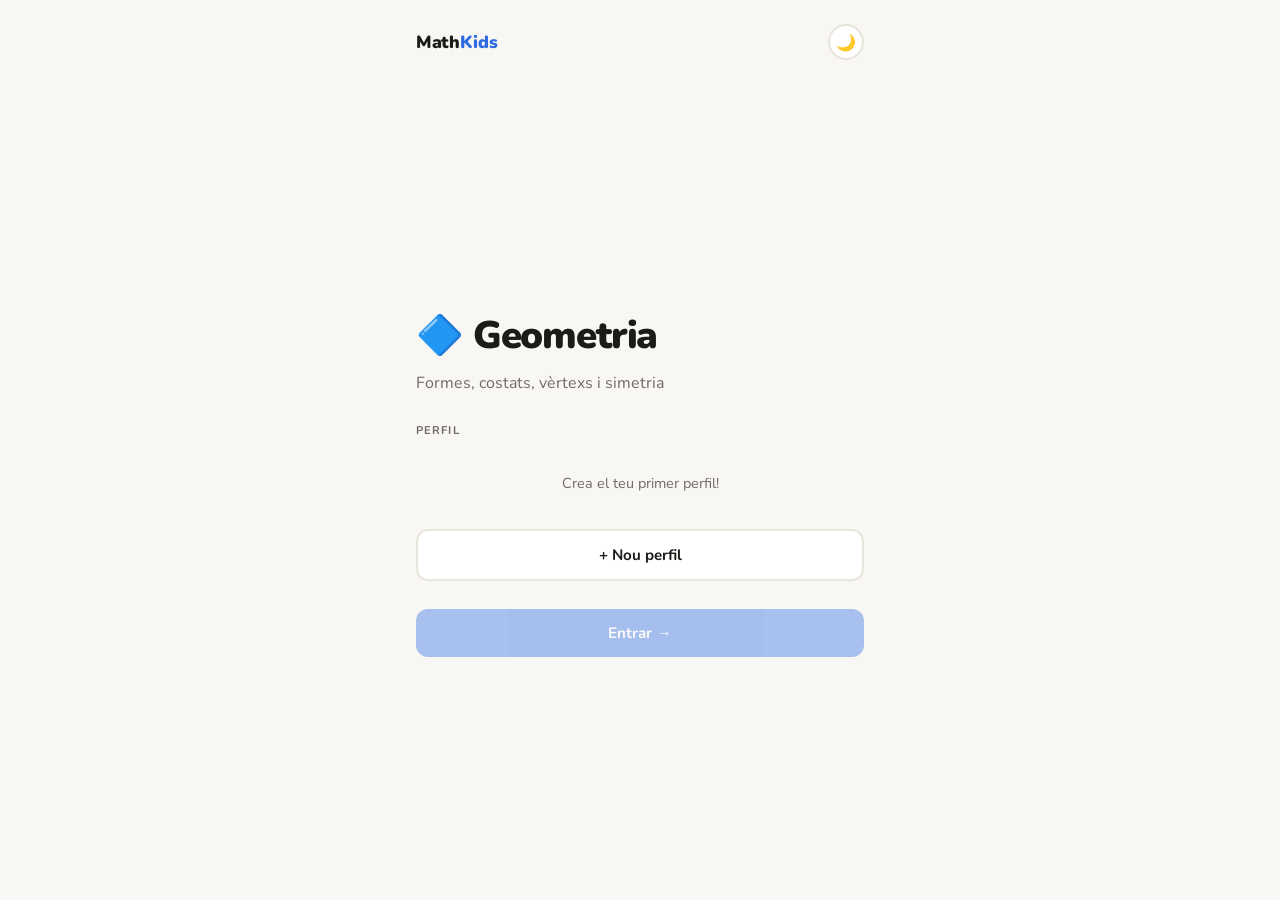
==== geometria/index.html @ e1ef1f4c "Update print statement from 'Hello' to 'Goodbye'" ====
<!DOCTYPE html>
<html lang="ca" data-theme="light">
<head>
<meta charset="UTF-8">
<meta name="viewport" content="width=device-width, initial-scale=1.0">
<title>Geometria — MatemApp</title>
<link rel="stylesheet" href="../css/shared.css">
<style>
/* ══ GEOMETRY-SPECIFIC STYLES ══ */
:root {
  --app-color: var(--purple);
  --app-light: var(--purple-light);
}

/* ── MODE TABS ── */
.mode-tabs { display: grid; grid-template-columns: repeat(2,1fr); gap: 8px; }
.mode-tab {
  padding: 14px; border-radius: var(--radius-sm); border: 2px solid var(--border);
  background: var(--surface); cursor: pointer; transition: all 0.15s;
  text-align: center; font-family: var(--sans); font-weight: 700;
  font-size: 0.88rem; color: var(--ink-soft);
}
.mode-tab:hover { border-color: var(--purple); color: var(--ink); }
.mode-tab.selected { background: var(--purple-light); border-color: var(--purple); color: var(--purple); }
.mode-tab .mode-tab-icon { font-size: 1.4rem; display: block; margin-bottom: 4px; }

/* ── SHAPE SVG AREA ── */
.shape-area {
  flex: 1; display: flex; flex-direction: column; align-items: center;
  justify-content: center; gap: 20px;
}
.shape-svg-wrap {
  background: var(--surface2); border: 1px solid var(--border);
  border-radius: var(--radius); padding: 20px;
  display: flex; align-items: center; justify-content: center;
  width: 100%; min-height: 180px;
}
#shape-svg { overflow: visible; }

/* ── ANSWER OPTIONS ── */
.options-grid {
  display: grid; gap: 10px; width: 100%;
}
.options-grid.cols-2 { grid-template-columns: repeat(2,1fr); }
.options-grid.cols-3 { grid-template-columns: repeat(3,1fr); }

.option-btn {
  padding: 14px 10px; border-radius: var(--radius-sm); border: 2px solid var(--border);
  background: var(--surface); font-family: var(--sans); font-size: 0.9rem;
  font-weight: 700; cursor: pointer; transition: all 0.15s; color: var(--ink);
  text-align: center; line-height: 1.3;
}
.option-btn:hover:not(:disabled) { border-color: var(--purple); background: var(--purple-light); }
.option-btn.correct  { background: var(--green-light);  border-color: var(--green);  color: var(--green);  animation: pulse-green 0.35s ease; }
.option-btn.wrong    { background: var(--red-light);    border-color: var(--red);    color: var(--red); }
.option-btn.reveal   { background: var(--green-light);  border-color: var(--green); }
.option-btn:disabled { opacity: 0.7; cursor: not-allowed; }

/* ── SHAPE COUNT INPUT (costats/vèrtexs) ── */
.count-question {
  font-family: var(--mono); font-size: 1.1rem; color: var(--ink);
  text-align: center; font-weight: 500;
}
.answer-input-wrap { display: flex; flex-direction: column; align-items: center; gap: 10px; width: 100%; }

/* ── SYMMETRY SVG ── */
.symmetry-preview { display: flex; gap: 16px; justify-content: center; flex-wrap: wrap; }

/* ── QUESTION LABEL ── */
.question-label {
  font-family: var(--mono); font-size: 0.7rem; letter-spacing: 0.1em;
  text-transform: uppercase; color: var(--ink-soft);
}

/* ── FEEDBACK ── */
.geo-feedback {
  font-size: 0.95rem; font-weight: 700; height: 22px; text-align: center;
}
.geo-feedback.correct { color: var(--green); }
.geo-feedback.wrong   { color: var(--red); }

/* ── WORLDS ── */
.worlds-map { display: flex; flex-direction: column; gap: 10px; margin-bottom: 20px; }
.world-card {
  border-radius: var(--radius); padding: 18px 20px;
  border: 2px solid var(--border); background: var(--surface);
  cursor: pointer; transition: all 0.18s; position: relative; overflow: hidden;
}
.world-card.locked  { opacity: 0.5; cursor: not-allowed; }
.world-card.unlocked:hover { transform: translateY(-2px); box-shadow: var(--shadow-md); border-color: var(--purple); }
.world-card-inner { display: flex; align-items: center; gap: 16px; }
.world-icon { font-size: 2rem; flex-shrink: 0; }
.world-info h3 { font-size: 1rem; font-weight: 800; color: var(--ink); margin-bottom: 2px; }
.world-info p  { font-size: 0.8rem; color: var(--ink-soft); }
.world-progress-bar { height: 6px; background: var(--border); border-radius: 3px; margin-top: 8px; overflow: hidden; }
.world-progress-fill { height: 100%; background: var(--purple); border-radius: 3px; transition: width 0.6s ease; }
.world-pct  { position: absolute; top: 14px; right: 16px; font-family: var(--mono); font-size: 0.75rem; color: var(--ink-soft); }
.world-lock { position: absolute; top: 14px; right: 16px; font-size: 1.1rem; }

/* ── NEW BADGE ── */
.new-badge-banner {
  background: var(--yellow-light); border: 2px solid var(--yellow);
  border-radius: var(--radius-sm); padding: 12px 16px;
  display: flex; align-items: center; gap: 10px; font-size: 0.85rem; font-weight: 700;
  animation: slideIn 0.4s ease;
}
.world-unlock-banner {
  background: var(--purple-light); border: 2px solid var(--purple);
  border-radius: var(--radius-sm); padding: 16px 18px;
  display: flex; align-items: center; gap: 12px; animation: slideIn 0.4s ease;
}
</style>
</head>
<body>

<!-- ══ HOME ══ -->
<div class="screen active" id="screen-home">
  <div class="nav">
    <a class="nav-logo" href="../index.html">Math<span class="dot">Kids</span></a>
    <div class="nav-actions">
      <button class="theme-btn" onclick="mkToggleTheme()">🌙</button>
    </div>
  </div>
  <div style="flex:1;display:flex;flex-direction:column;justify-content:center;gap:28px">
    <div>
      <h1 style="font-size:2.4rem">🔷 Geometria</h1>
      <p style="margin-top:6px">Formes, costats, vèrtexs i simetria</p>
    </div>
    <div>
      <div class="section-label">Perfil</div>
      <div class="profile-list" id="profile-list"></div>
      <div id="new-profile-form" style="display:none;margin-top:8px">
        <div class="new-profile-form">
          <input class="input" id="new-profile-input" type="text" placeholder="El teu nom..." maxlength="20">
          <button class="btn btn-primary btn-sm" onclick="createProfile()">Crear</button>
          <button class="btn btn-secondary btn-sm" onclick="cancelNewProfile()">✕</button>
        </div>
      </div>
      <button class="btn btn-secondary btn-full" id="btn-new-profile" onclick="showNewProfileForm()" style="margin-top:10px">+ Nou perfil</button>
    </div>
    <button class="btn btn-primary btn-full" id="btn-enter" onclick="goToDashboard()" disabled>Entrar →</button>
  </div>
</div>

<!-- ══ DASHBOARD ══ -->
<div class="screen" id="screen-dashboard">
  <div class="nav">
    <a class="nav-logo" href="../index.html">Math<span class="dot">Kids</span></a>
    <div class="nav-actions">
      <button class="theme-btn" onclick="mkToggleTheme()">🌙</button>
      <button class="btn btn-ghost btn-sm" onclick="mkGoTo('screen-home')">← Perfils</button>
    </div>
  </div>

  <div style="margin-bottom:20px">
    <div style="display:flex;align-items:center;justify-content:space-between">
      <div>
        <p class="tag" id="dash-tag">Hola!</p>
        <h2 id="dash-name" style="margin-top:6px;font-size:1.5rem"></h2>
      </div>
      <div style="text-align:right">
        <div id="dash-level" style="font-family:var(--mono);font-size:1.5rem;font-weight:500;color:var(--purple)"></div>
        <div style="font-size:0.7rem;color:var(--ink-soft);font-weight:700">Nivell</div>
      </div>
    </div>
    <div class="xp-bar-wrap"><div class="xp-bar" id="xp-bar" style="background:var(--purple)"></div></div>
    <div class="xp-label"><span id="xp-current"></span><span id="xp-next"></span></div>
  </div>

  <div class="stats-row">
    <div class="stat-card"><div class="stat-value" id="stat-pts">0</div><div class="stat-label">Punts</div></div>
    <div class="stat-card"><div class="stat-value" id="stat-correct">0</div><div class="stat-label">Encerts</div></div>
    <div class="stat-card"><div class="stat-value" id="stat-streak">0</div><div class="stat-label">Millor ratxa</div></div>
  </div>

  <div class="section-label">Nivells</div>
  <div class="worlds-map" id="worlds-map"></div>

  <div class="card" style="margin-bottom:12px">
    <div class="section-label">Medalles</div>
    <div class="badges-row" id="badges-row"></div>
  </div>

  <div style="padding-bottom:8px">
    <button class="btn btn-secondary btn-sm btn-full" onclick="exportCSV()">⬇ Exportar progrés (CSV)</button>
  </div>
</div>

<!-- ══ SETUP ══ -->
<div class="screen" id="screen-setup">
  <div class="nav">
    <a class="nav-logo" href="../index.html">Math<span class="dot">Kids</span></a>
    <button class="btn btn-ghost btn-sm" onclick="mkGoTo('screen-dashboard');renderDashboard()">← Enrere</button>
  </div>
  <div style="display:flex;flex-direction:column;gap:22px;flex:1">
    <div>
      <p class="tag" id="setup-world-tag">Nivell</p>
      <h2 id="setup-title" style="margin-top:6px"></h2>
      <p id="setup-desc" style="margin-top:4px;font-size:0.88rem"></p>
    </div>

    <div>
      <div class="section-label">Mode de joc</div>
      <div class="mode-tabs">
        <div class="mode-tab selected" data-mode="practice" onclick="selectMode(this)">
          <span class="mode-tab-icon">🔍</span>Reconèixer
        </div>
        <div class="mode-tab" data-mode="count" onclick="selectMode(this)">
          <span class="mode-tab-icon">🔢</span>Comptar
        </div>
        <div class="mode-tab" data-mode="classify" onclick="selectMode(this)">
          <span class="mode-tab-icon">📋</span>Classificar
        </div>
        <div class="mode-tab" data-mode="symmetry" onclick="selectMode(this)" id="tab-symmetry">
          <span class="mode-tab-icon">🪞</span>Simetria
        </div>
      </div>
    </div>

    <div class="mt-auto">
      <button class="btn btn-primary btn-full" onclick="startGame()">Començar →</button>
    </div>
  </div>
</div>

<!-- ══ GAME ══ -->
<div class="screen" id="screen-game">
  <div class="game-header">
    <div class="score-badge" style="background:var(--purple-light);color:var(--purple)">⭐ <span id="game-score">0</span></div>
    <div style="flex:1"></div>
    <button class="btn btn-ghost btn-sm" onclick="endGame(true)" style="padding:8px 12px">✕</button>
  </div>

  <div class="streak-row">
    <span style="font-size:0.7rem;color:var(--ink-soft);font-family:var(--mono);font-weight:500">Ratxa:</span>
    <div class="streak-dot" id="sd0"></div><div class="streak-dot" id="sd1"></div>
    <div class="streak-dot" id="sd2"></div><div class="streak-dot" id="sd3"></div>
    <div class="streak-dot" id="sd4"></div>
  </div>

  <div class="shape-area">
    <div class="question-label" id="q-label">Pregunta 1</div>
    <div id="q-question" style="font-weight:700;font-size:1rem;text-align:center;color:var(--ink);margin-bottom:4px"></div>

    <div class="shape-svg-wrap" id="shape-svg-wrap">
      <svg id="shape-svg" width="160" height="160" viewBox="-90 -90 180 180"></svg>
    </div>

    <div class="geo-feedback" id="geo-feedback"></div>

    <!-- Options (recognition / classification / symmetry) -->
    <div class="options-grid cols-2" id="options-area"></div>

    <!-- Count input (costats/vèrtexs) -->
    <div id="count-area" style="display:none;width:100%">
      <div class="answer-input-wrap">
        <input class="answer-input" id="count-input" type="number" inputmode="numeric"
               pattern="[0-9]*" placeholder="?" autocomplete="off" style="width:120px;font-size:2rem">
      </div>
      <div class="numpad" style="margin:12px auto 0">
        <button class="num-btn" onclick="numpadPress('1')">1</button>
        <button class="num-btn" onclick="numpadPress('2')">2</button>
        <button class="num-btn" onclick="numpadPress('3')">3</button>
        <button class="num-btn" onclick="numpadPress('4')">4</button>
        <button class="num-btn" onclick="numpadPress('5')">5</button>
        <button class="num-btn" onclick="numpadPress('6')">6</button>
        <button class="num-btn" onclick="numpadPress('7')">7</button>
        <button class="num-btn" onclick="numpadPress('8')">8</button>
        <button class="num-btn" onclick="numpadPress('9')">9</button>
        <button class="num-btn del-btn" onclick="numpadPress('del')">⌫</button>
        <button class="num-btn" onclick="numpadPress('0')">0</button>
        <button class="num-btn ok-btn" onclick="submitCount()" style="background:var(--purple);border-color:var(--purple)">OK</button>
      </div>
    </div>
  </div>
</div>

<!-- ══ RESULTS ══ -->
<div class="screen" id="screen-results">
  <div class="nav">
    <a class="nav-logo" href="../index.html">Math<span class="dot">Kids</span></a>
    <span class="tag" id="results-mode-tag">Mode</span>
  </div>
  <div style="display:flex;flex-direction:column;gap:14px;overflow-y:auto;flex:1">
    <div class="result-score-big">
      <div class="score-num" id="res-score" style="color:var(--purple)">0</div>
      <div class="score-label">punts aconseguits</div>
    </div>
    <div class="result-stats">
      <div class="result-stat"><div class="val" id="res-correct">0</div><div class="lbl">✅ Encerts</div></div>
      <div class="result-stat"><div class="val" id="res-wrong">0</div><div class="lbl">❌ Errors</div></div>
      <div class="result-stat"><div class="val" id="res-streak">0</div><div class="lbl">🔥 Millor ratxa</div></div>
      <div class="result-stat"><div class="val" id="res-accuracy">0%</div><div class="lbl">🎯 Precisió</div></div>
    </div>
    <div id="world-unlock-area"></div>
    <div id="review-section" class="card" style="display:none">
      <div class="section-label" style="margin-bottom:8px">Revisa els errors</div>
      <div id="review-list" style="display:flex;flex-direction:column;gap:6px;max-height:200px;overflow-y:auto"></div>
    </div>
    <div id="new-badges-area"></div>
    <div class="mt-auto gap-8" style="padding-bottom:8px">
      <button class="btn btn-primary btn-full" onclick="mkGoTo('screen-setup')">Tornar a jugar</button>
      <button class="btn btn-secondary btn-full" onclick="mkGoTo('screen-dashboard');renderDashboard()">Tauler →</button>
    </div>
  </div>
</div>

<script src="../js/shared.js"></script>
<script>
// ══════════════════════════════════════════
// SHAPES DATABASE
// ══════════════════════════════════════════
const SHAPES = [
  {
    id: 'cercle', name: 'Cercle', sides: 0, vertices: 0,
    symmetry: true, symmetryAxes: 'infinites',
    category: 'corba',
    color: '#E8001C',
    draw(svg) {
      svg.innerHTML = `<circle cx="0" cy="0" r="70" fill="${this.color}" fill-opacity="0.18" stroke="${this.color}" stroke-width="3"/>`;
    }
  },
  {
    id: 'triangle', name: 'Triangle', sides: 3, vertices: 3,
    symmetry: true, symmetryAxes: 1,
    category: 'polygon',
    color: '#7CBB00',
    draw(svg) {
      svg.innerHTML = `<polygon points="0,-72 62,36 -62,36" fill="${this.color}" fill-opacity="0.18" stroke="${this.color}" stroke-width="3" stroke-linejoin="round"/>`;
    }
  },
  {
    id: 'quadrat', name: 'Quadrat', sides: 4, vertices: 4,
    symmetry: true, symmetryAxes: 4,
    category: 'polygon',
    color: '#C000C0',
    draw(svg) {
      svg.innerHTML = `<rect x="-60" y="-60" width="120" height="120" rx="4" fill="${this.color}" fill-opacity="0.18" stroke="${this.color}" stroke-width="3"/>`;
    }
  },
  {
    id: 'rectangle', name: 'Rectangle', sides: 4, vertices: 4,
    symmetry: true, symmetryAxes: 2,
    category: 'polygon',
    color: '#2D6BE4',
    draw(svg) {
      svg.innerHTML = `<rect x="-78" y="-45" width="156" height="90" rx="4" fill="${this.color}" fill-opacity="0.18" stroke="${this.color}" stroke-width="3"/>`;
    }
  },
  {
    id: 'pentagon', name: 'Pentàgon', sides: 5, vertices: 5,
    symmetry: true, symmetryAxes: 5,
    category: 'polygon',
    color: '#F59E0B',
    draw(svg) {
      const pts = pentagon(72);
      svg.innerHTML = `<polygon points="${pts}" fill="${this.color}" fill-opacity="0.18" stroke="${this.color}" stroke-width="3" stroke-linejoin="round"/>`;
    }
  },
  {
    id: 'hexagon', name: 'Hexàgon', sides: 6, vertices: 6,
    symmetry: true, symmetryAxes: 6,
    category: 'polygon',
    color: '#16A34A',
    draw(svg) {
      const pts = regularPoly(6, 72, -90);
      svg.innerHTML = `<polygon points="${pts}" fill="${this.color}" fill-opacity="0.18" stroke="${this.color}" stroke-width="3" stroke-linejoin="round"/>`;
    }
  },
  {
    id: 'rombe', name: 'Rombe', sides: 4, vertices: 4,
    symmetry: true, symmetryAxes: 2,
    category: 'polygon',
    color: '#EA580C',
    draw(svg) {
      svg.innerHTML = `<polygon points="0,-72 60,0 0,72 -60,0" fill="${this.color}" fill-opacity="0.18" stroke="${this.color}" stroke-width="3" stroke-linejoin="round"/>`;
    }
  },
  {
    id: 'trapezi', name: 'Trapezi', sides: 4, vertices: 4,
    symmetry: false, symmetryAxes: 0,
    category: 'polygon',
    color: '#7C3AED',
    draw(svg) {
      svg.innerHTML = `<polygon points="-40,-45 40,-45 75,45 -75,45" fill="${this.color}" fill-opacity="0.18" stroke="${this.color}" stroke-width="3" stroke-linejoin="round"/>`;
    }
  },
];

// Symmetric shapes list (for symmetry mode)
const SYM_SHAPES    = SHAPES.filter(s => s.symmetry);
const NOSYM_SHAPES  = SHAPES.filter(s => !s.symmetry);

function regularPoly(n, r, startAngle = -90) {
  return Array.from({length: n}, (_,i) => {
    const a = (startAngle + i * 360/n) * Math.PI / 180;
    return `${(r*Math.cos(a)).toFixed(1)},${(r*Math.sin(a)).toFixed(1)}`;
  }).join(' ');
}
function pentagon(r) { return regularPoly(5, r, -90); }

// ══════════════════════════════════════════
// WORLDS
// ══════════════════════════════════════════
const GEO_WORLDS = [
  { id: 1, name: 'Nivell 1 — Formes bàsiques', icon: '🟦', desc: 'Cercle, triangle, quadrat, rectangle', shapes: ['cercle','triangle','quadrat','rectangle'] },
  { id: 2, name: 'Nivell 2 — Més formes',      icon: '🔷', desc: 'Pentàgon, hexàgon, rombe, trapezi',  shapes: ['pentagon','hexagon','rombe','trapezi'] },
  { id: 3, name: 'Nivell 3 — Tot barrejat',     icon: '🌟', desc: 'Totes les formes',                   shapes: SHAPES.map(s=>s.id) },
];

const GEO_BADGES = [
  { id: 'geo_shapes4',   name: '4 formes!',    icon: '🔷', desc: 'Conèixes les 4 formes bàsiques' },
  { id: 'geo_all',       name: 'Geòmetra!',    icon: '📐', desc: 'Conèixes totes les formes' },
  { id: 'geo_symmetry',  name: 'Simetria!',    icon: '🪞', desc: 'Mestres de la simetria' },
  { id: 'geo_perfect',   name: 'Perfecte!',    icon: '✨', desc: 'Partida sense errors' },
  { id: 'geo_streak5',   name: 'Ratxa x5',     icon: '🔥', desc: '5 encerts seguits a Geometria' },
];
const ALL_BADGES = [...MK_BADGES_GLOBAL, ...GEO_BADGES];

// ══════════════════════════════════════════
// APP STATE
// ══════════════════════════════════════════
let appData = mkLoadData();
let currentProfile = null;
let setupWorld = 1;
let setupMode = 'practice';
let gameState = {};

mkInitTheme();

// ══════════════════════════════════════════
// HOME
// ══════════════════════════════════════════
function renderProfileList() {
  const list = document.getElementById('profile-list');
  if (!appData.profiles.length) {
    list.innerHTML = '<div class="empty-state">Crea el teu primer perfil!</div>';
    document.getElementById('btn-enter').disabled = true; return;
  }
  list.innerHTML = appData.profiles.map(p => {
    const lv = mkGetLevel(p.xp || 0);
    return `<div class="profile-item ${currentProfile?.id===p.id?'selected':''}" onclick="selectProfile('${p.id}')">
      <div class="profile-item-info">
        <div class="profile-avatar">${escHtml(p.name[0].toUpperCase())}</div>
        <div><div class="profile-name">${escHtml(p.name)}</div><div class="profile-pts">${p.points} pts · Niv.${lv}</div></div>
      </div>
      <button class="profile-delete" onclick="event.stopPropagation();deleteProfile('${p.id}')">🗑</button>
    </div>`;
  }).join('');
  document.getElementById('btn-enter').disabled = !currentProfile;
}
function selectProfile(id) { currentProfile = mkGetProfile(appData, id); renderProfileList(); document.getElementById('btn-enter').disabled = false; }
function showNewProfileForm()  { document.getElementById('new-profile-form').style.display=''; document.getElementById('btn-new-profile').style.display='none'; document.getElementById('new-profile-input').focus(); }
function cancelNewProfile()    { document.getElementById('new-profile-form').style.display='none'; document.getElementById('btn-new-profile').style.display=''; document.getElementById('new-profile-input').value=''; }
function createProfile() {
  const name = document.getElementById('new-profile-input').value.trim();
  if (!name) return;
  const p = mkDefaultProfile(name);
  appData.profiles.push(p); mkSaveData(appData);
  currentProfile = p; cancelNewProfile(); renderProfileList();
  document.getElementById('btn-enter').disabled = false;
}
function deleteProfile(id) {
  if (!confirm('Eliminar aquest perfil?')) return;
  appData.profiles = appData.profiles.filter(p=>p.id!==id);
  if (currentProfile?.id===id) currentProfile = null;
  mkSaveData(appData); renderProfileList();
}
document.getElementById('new-profile-input').addEventListener('keydown', e => { if(e.key==='Enter') createProfile(); });
function goToDashboard() { if (!currentProfile) return; renderDashboard(); mkGoTo('screen-dashboard'); }
function escHtml(s) { return String(s).replace(/&/g,'&amp;').replace(/</g,'&lt;').replace(/>/g,'&gt;').replace(/"/g,'&quot;'); }

// ══════════════════════════════════════════
// DASHBOARD
// ══════════════════════════════════════════
function getWorldPct(wid) {
  const world = GEO_WORLDS.find(w=>w.id===wid);
  let correct=0, total=0;
  world.shapes.forEach(sid => {
    const key = `geo_${sid}`;
    const s = (currentProfile.appStats||{})[key];
    if (s) { correct+=s.correct||0; total+=(s.correct||0)+(s.wrong||0); }
  });
  return total===0 ? 0 : Math.round(correct/total*100);
}
function isWorldUnlocked(wid) {
  if (wid===1) return true;
  return getWorldPct(wid-1) >= 70 && getWorldTotalAttempts(wid-1) >= 15;
}
function getWorldTotalAttempts(wid) {
  const world = GEO_WORLDS.find(w=>w.id===wid);
  let total=0;
  world.shapes.forEach(sid => {
    const s = (currentProfile.appStats||{})[`geo_${sid}`];
    if (s) total += (s.correct||0)+(s.wrong||0);
  });
  return total;
}

function renderDashboard() {
  const fresh = mkGetProfile(appData, currentProfile.id);
  if (fresh) currentProfile = fresh;
  const p = currentProfile;

  document.getElementById('dash-tag').textContent = `Hola, ${p.name}!`;
  document.getElementById('dash-name').textContent = `${p.gamesPlayed||0} partides jugades`;

  mkRenderXpBar({ profile: p, barId:'xp-bar', currentId:'xp-current', nextId:'xp-next', levelId:'dash-level' });

  document.getElementById('stat-pts').textContent     = p.points;
  document.getElementById('stat-correct').textContent = p.totalCorrect;
  document.getElementById('stat-streak').textContent  = p.bestStreak;

  document.getElementById('worlds-map').innerHTML = GEO_WORLDS.map(w => {
    const unlocked = isWorldUnlocked(w.id);
    const pct = getWorldPct(w.id);
    return `<div class="world-card ${unlocked?'unlocked':'locked'}" onclick="${unlocked?`goToSetup(${w.id})`:''}">
      <div class="world-card-inner">
        <div class="world-icon">${w.icon}</div>
        <div class="world-info" style="flex:1">
          <h3>${w.name}</h3><p>${w.desc}</p>
          <div class="world-progress-bar"><div class="world-progress-fill" style="width:${pct}%"></div></div>
        </div>
      </div>
      ${unlocked ? `<div class="world-pct">${pct}%</div>` : '<div class="world-lock">🔒</div>'}
    </div>`;
  }).join('');

  document.getElementById('badges-row').innerHTML = ALL_BADGES.map(b =>
    `<div class="badge ${p.badges.includes(b.id)?'earned':''}" title="${b.desc}">${b.icon} ${b.name}</div>`
  ).join('');
}

function exportCSV() {
  const p = currentProfile;
  const rows = ['Forma,Encerts,Errors,Precisió (%)'];
  SHAPES.forEach(s => {
    const key = `geo_${s.id}`;
    const st = (p.appStats||{})[key];
    const c = st?.correct||0, w = st?.wrong||0, t = c+w;
    rows.push(`${s.name},${c},${w},${t>0?Math.round(c/t*100):0}`);
  });
  rows.push('','Perfil','Alumne,'+p.name,'Punts,'+p.points,'Data,'+new Date().toLocaleDateString('ca-ES'));
  const blob = new Blob(['\uFEFF'+rows.join('\n')], {type:'text/csv;charset=utf-8;'});
  const url = URL.createObjectURL(blob);
  const a = document.createElement('a'); a.href=url;
  a.download = `geometria_${p.name.replace(/\s/g,'_')}_${new Date().toISOString().slice(0,10)}.csv`;
  a.click(); URL.revokeObjectURL(url);
}

// ══════════════════════════════════════════
// SETUP
// ══════════════════════════════════════════
function goToSetup(wid) {
  setupWorld = wid;
  setupMode = 'practice';
  const w = GEO_WORLDS.find(x=>x.id===wid);
  document.getElementById('setup-world-tag').textContent = w.name;
  document.getElementById('setup-title').textContent = `${w.icon} Configuració`;
  document.getElementById('setup-desc').textContent = w.desc;
  document.querySelectorAll('.mode-tab').forEach(t=>t.classList.remove('selected'));
  document.querySelector('[data-mode="practice"]').classList.add('selected');
  // Symmetry only available from level 2
  document.getElementById('tab-symmetry').style.opacity = wid>=2 ? '1' : '0.4';
  mkGoTo('screen-setup');
}
function selectMode(el) {
  document.querySelectorAll('.mode-tab').forEach(t=>t.classList.remove('selected'));
  el.classList.add('selected'); setupMode = el.dataset.mode;
}

// ══════════════════════════════════════════
// GAME ENGINE
// ══════════════════════════════════════════
const MODEDATA = {
  practice:  { label: 'Reconèixer', qPerGame: 20 },
  count:     { label: 'Comptar',    qPerGame: 20 },
  classify:  { label: 'Classificar',qPerGame: 20 },
  symmetry:  { label: 'Simetria',   qPerGame: 16 },
};

function startGame() {
  const world = GEO_WORLDS.find(w=>w.id===setupWorld);
  gameState = {
    mode: setupMode, world: setupWorld,
    shapeIds: world.shapes,
    score: 0, correct: 0, wrong: 0, streak: 0, bestStreak: 0,
    questionCount: 0, answering: false, wrongLog: [],
    qStartTime: 0,
    totalQ: MODEDATA[setupMode].qPerGame,
    done: false,
  };
  document.getElementById('game-score').textContent = '0';
  updateStreakDots(0);
  loadNextQuestion();
  mkGoTo('screen-game');
}

function loadNextQuestion() {
  const gs = gameState;
  if (gs.questionCount >= gs.totalQ) { endGame(false); return; }
  gs.questionCount++;
  gs.answering = false;
  document.getElementById('q-label').textContent = `Pregunta ${gs.questionCount} / ${gs.totalQ}`;
  document.getElementById('geo-feedback').textContent = '';
  document.getElementById('geo-feedback').className = 'geo-feedback';

  const mode = gs.mode;
  const shape = pickShape(gs.shapeIds);
  gs.currentShape = shape;

  // Draw shape
  const svg = document.getElementById('shape-svg');
  shape.draw(svg);

  if (mode === 'practice') renderPracticeQ(shape);
  else if (mode === 'count') renderCountQ(shape);
  else if (mode === 'classify') renderClassifyQ(shape);
  else if (mode === 'symmetry') renderSymmetryQ(shape);
}

function pickShape(ids) {
  // Weighted: shapes with lower accuracy appear more often
  const weights = ids.map(id => {
    const s = (currentProfile.appStats||{})[`geo_${id}`];
    if (!s) return 3;
    const t = (s.correct||0) + (s.wrong||0);
    if (t === 0) return 3;
    const rate = (s.correct||0) / t;
    return rate < 0.6 ? 5 : rate < 0.8 ? 3 : 1;
  });
  const total = weights.reduce((a,b)=>a+b,0);
  let r = Math.random() * total;
  for (let i=0; i<ids.length; i++) { r -= weights[i]; if (r<=0) return SHAPES.find(s=>s.id===ids[i]); }
  return SHAPES.find(s=>s.id===ids[ids.length-1]);
}

// ── PRACTICE: Quina forma és? ──
function renderPracticeQ(shape) {
  document.getElementById('q-question').textContent = '¿Quina forma és?';
  document.getElementById('count-area').style.display = 'none';
  const area = document.getElementById('options-area');
  area.style.display = 'grid'; area.className = 'options-grid cols-2';

  // 4 options: correct + 3 distractors from current world shapes
  const world = GEO_WORLDS.find(w=>w.id===setupWorld);
  const others = world.shapes.filter(id=>id!==shape.id);
  mkShuffle(others);
  const distractors = others.slice(0,3).map(id=>SHAPES.find(s=>s.id===id));
  const options = mkShuffle([shape, ...distractors]);

  area.innerHTML = options.map(s =>
    `<button class="option-btn" onclick="answerPractice('${s.id}','${shape.id}')">${s.name}</button>`
  ).join('');
}

// ── COUNT: Quants costats/vèrtexs té? ──
function renderCountQ(shape) {
  const askSides = shape.sides > 0 && Math.random() < 0.5;
  const asksAbout = askSides || shape.sides === 0 ? 'costats' : 'vèrtexs';
  const realAsk = shape.sides === 0 ? 'costats' : (Math.random()<0.5 ? 'costats' : 'vèrtexs');
  gameState.countAsks = realAsk;
  gameState.countAnswer = realAsk === 'costats' ? shape.sides : shape.vertices;

  document.getElementById('q-question').textContent =
    `Quants ${realAsk} té ${shape.sides===0?'el cercle':'aquesta forma'}?`;
  document.getElementById('options-area').style.display = 'none';
  document.getElementById('options-area').innerHTML = '';
  document.getElementById('count-area').style.display = '';
  document.getElementById('count-input').value = '';
  document.getElementById('count-input').className = 'answer-input';
  document.getElementById('count-input').focus();
}

// ── CLASSIFY: quin tipus de forma és? ──
function renderClassifyQ(shape) {
  document.getElementById('q-question').textContent = 'A quin grup pertany?';
  document.getElementById('count-area').style.display = 'none';
  const area = document.getElementById('options-area');
  area.style.display = 'grid'; area.className = 'options-grid cols-2';

  const categories = [
    { id: '0costats', label: 'Cap costat (corba)', match: s => s.sides === 0 },
    { id: '3costats', label: '3 costats',          match: s => s.sides === 3 },
    { id: '4costats', label: '4 costats',          match: s => s.sides === 4 },
    { id: '5o6',      label: '5 o 6 costats',      match: s => s.sides === 5 || s.sides === 6 },
  ];
  const correctCat = categories.find(c => c.match(shape));
  const options = mkShuffle([...categories]);

  area.innerHTML = options.map(c =>
    `<button class="option-btn" onclick="answerClassify('${c.id}','${correctCat.id}')">${c.label}</button>`
  ).join('');
}

// ── SYMMETRY: és simètrica? ──
function renderSymmetryQ(shape) {
  document.getElementById('q-question').textContent = '¿Aquesta forma és simètrica?';
  document.getElementById('count-area').style.display = 'none';
  const area = document.getElementById('options-area');
  area.style.display = 'grid'; area.className = 'options-grid cols-2';
  gameState.symmetryAnswer = shape.symmetry;

  area.innerHTML = `
    <button class="option-btn" onclick="answerSymmetry(true)">✅ Sí, és simètrica</button>
    <button class="option-btn" onclick="answerSymmetry(false)">❌ No és simètrica</button>`;
}

// ══ ANSWER HANDLERS ══
function answerPractice(selectedId, correctId) {
  if (gameState.answering) return;
  handleAnswer(selectedId === correctId, selectedId, correctId, null);
}
function answerClassify(selectedId, correctId) {
  if (gameState.answering) return;
  handleAnswer(selectedId === correctId, selectedId, correctId, null);
}
function answerSymmetry(val) {
  if (gameState.answering) return;
  handleAnswer(val === gameState.symmetryAnswer, val, gameState.symmetryAnswer, null);
}
function submitCount() {
  if (gameState.answering) return;
  const val = parseInt(document.getElementById('count-input').value);
  if (isNaN(val)) return;
  const correct = gameState.countAnswer;
  const isCorrect = val === correct;
  document.getElementById('count-input').className = 'answer-input ' + (isCorrect ? 'correct' : 'wrong');
  handleAnswer(isCorrect, val, correct, correct);
}
function numpadPress(v) {
  const inp = document.getElementById('count-input');
  if (v==='del') { inp.value = inp.value.slice(0,-1); return; }
  if (inp.value.length < 3) inp.value += v;
}
document.getElementById('count-input').addEventListener('keydown', e => { if(e.key==='Enter') submitCount(); });

function handleAnswer(isCorrect, selected, correctVal, displayVal) {
  const gs = gameState;
  gs.answering = true;
  const shape = gs.currentShape;
  const fb = document.getElementById('geo-feedback');

  // Update per-shape stats
  if (!currentProfile.appStats) currentProfile.appStats = {};
  const key = `geo_${shape.id}`;
  if (!currentProfile.appStats[key]) currentProfile.appStats[key] = { correct:0, wrong:0 };

  // Mark all options
  if (gs.mode !== 'count') {
    document.querySelectorAll('.option-btn').forEach(btn => btn.disabled = true);
  }

  if (isCorrect) {
    gs.correct++; gs.streak++;
    const bonus = gs.streak > 1 ? (gs.streak-1)*2 : 0;
    gs.score += 10 + bonus;
    if (gs.streak > gs.bestStreak) gs.bestStreak = gs.streak;
    currentProfile.appStats[key].correct++;
    fb.textContent = gs.streak >= 3 ? `✨ Combo x${gs.streak}! +${10+bonus}` : `Molt bé! +${10+bonus}`;
    fb.className = 'geo-feedback correct';
    document.getElementById('game-score').textContent = gs.score;
    updateStreakDots(gs.streak);
    if (gs.streak % 5 === 0) mkShowCombo(`Combo x${gs.streak}! 🔥`);
    setTimeout(() => { gs.answering = false; loadNextQuestion(); }, 700);
  } else {
    gs.wrong++; gs.streak = 0;
    currentProfile.appStats[key].wrong++;
    gs.wrongLog.push({ shape: shape.name, asked: gs.mode, correctVal });
    fb.textContent = displayVal !== null ? `La resposta era ${displayVal}` : `Era: ${shape.name}`;
    fb.className = 'geo-feedback wrong';
    updateStreakDots(0);
    // Highlight correct option
    if (gs.mode !== 'count') {
      document.querySelectorAll('.option-btn').forEach(btn => {
        if (btn.textContent.trim() === shape.name || btn.textContent.trim().includes(String(correctVal))) btn.classList.add('reveal');
      });
    }
    setTimeout(() => { gs.answering = false; loadNextQuestion(); }, 1400);
  }
  mkSaveProfile(appData, currentProfile);
}

function updateStreakDots(s) {
  for (let i=0; i<5; i++) document.getElementById('sd'+i).className = 'streak-dot'+(i<Math.min(s,5)?' on':'');
}

// ══════════════════════════════════════════
// END GAME
// ══════════════════════════════════════════
function endGame(aborted) {
  const gs = gameState;
  const p = currentProfile;
  const prevLevel = mkGetLevel(p.xp||0);

  const xpGain = gs.correct * 5 + gs.bestStreak * 2;
  p.points += gs.score;
  p.xp = (p.xp||0) + xpGain;
  p.totalCorrect = (p.totalCorrect||0) + gs.correct;
  if (gs.bestStreak > (p.bestStreak||0)) p.bestStreak = gs.bestStreak;
  p.gamesPlayed = (p.gamesPlayed||0) + 1;
  if (!p.appsPlayed) p.appsPlayed = [];
  if (!p.appsPlayed.includes('geometria')) p.appsPlayed.push('geometria');

  if (aborted) {
    mkSaveProfile(appData, p); mkGoTo('screen-dashboard'); renderDashboard(); return;
  }

  const newBadges = mkCheckGlobalBadges(p, { appId:'geo', correct:gs.correct, wrong:gs.wrong, streak:gs.bestStreak, mode:gs.mode });
  // App-specific badges
  if (gs.wrong===0 && gs.correct>=5) checkBadge(p,'geo_perfect', newBadges);
  if (gs.bestStreak>=5) checkBadge(p,'geo_streak5', newBadges);
  if (gs.mode==='symmetry') checkBadge(p,'geo_symmetry', newBadges);
  const totalShapes = Object.keys(p.appStats||{}).filter(k=>k.startsWith('geo_') && ((p.appStats[k].correct||0)>0)).length;
  if (totalShapes >= 4) checkBadge(p,'geo_shapes4', newBadges);
  if (totalShapes >= SHAPES.length) checkBadge(p,'geo_all', newBadges);

  mkSaveProfile(appData, p);

  const newLevel = mkGetLevel(p.xp);
  if (newLevel > prevLevel) mkShowLevelUp(newLevel, () => showResults(gs, newBadges));
  else showResults(gs, newBadges);
}

function checkBadge(p, id, arr) {
  if (!p.badges.includes(id)) { p.badges.push(id); arr.push(id); }
}

function showResults(gs, newBadges) {
  const total = gs.correct + gs.wrong;
  const acc = total>0 ? Math.round(gs.correct/total*100) : 0;
  const modeNames = { practice:'Reconèixer', count:'Comptar', classify:'Classificar', symmetry:'Simetria' };

  document.getElementById('results-mode-tag').textContent = modeNames[gs.mode]||gs.mode;
  document.getElementById('res-score').textContent    = gs.score;
  document.getElementById('res-correct').textContent  = gs.correct;
  document.getElementById('res-wrong').textContent    = gs.wrong;
  document.getElementById('res-streak').textContent   = gs.bestStreak;
  document.getElementById('res-accuracy').textContent = acc + '%';

  const reviewSec = document.getElementById('review-section');
  if (gs.wrongLog.length) {
    reviewSec.style.display='';
    document.getElementById('review-list').innerHTML = gs.wrongLog.map(e =>
      `<div class="review-item"><span class="q">${e.shape}</span><span class="ans">→ ${e.asked}</span></div>`
    ).join('');
  } else { reviewSec.style.display='none'; }

  document.getElementById('new-badges-area').innerHTML = newBadges.length ? newBadges.map(id => {
    const b = ALL_BADGES.find(x=>x.id===id);
    if (!b) return '';
    return `<div class="new-badge-banner">${b.icon} <strong>Nova medalla!</strong> ${b.name} — ${b.desc}</div>`;
  }).join('') : '';

  mkGoTo('screen-results');
}

// ══════════════════════════════════════════
// INIT
// ══════════════════════════════════════════
renderProfileList();
</script>
</body>
</html>
---- css/shared.css ----
/* ══════════════════════════════════════════════
   MATHKIDS — shared.css
   Tokens, reset, components shared across all apps
══════════════════════════════════════════════ */

@import url('https://fonts.googleapis.com/css2?family=Nunito:wght@400;600;700;800;900&family=DM+Mono:wght@400;500&display=swap');

/* ── TOKENS ── */
:root {
  --bg:           #F8F7F4;
  --bg2:          #F0EEE9;
  --surface:      #FFFFFF;
  --surface2:     #F8F7F4;
  --ink:          #1C1B18;
  --ink-soft:     #6E6B62;
  --ink-lighter:  #B0ADA4;
  --accent:       #2D6BE4;
  --accent-light: #EBF1FD;
  --green:        #16A34A;
  --green-light:  #DCFCE7;
  --red:          #DC2626;
  --red-light:    #FEE2E2;
  --yellow:       #F59E0B;
  --yellow-light: #FEF3C7;
  --orange:       #EA580C;
  --orange-light: #FFF0E8;
  --purple:       #7C3AED;
  --purple-light: #F3EFFE;
  --border:       #E8E5DF;
  --shadow:       0 2px 12px rgba(0,0,0,0.06);
  --shadow-md:    0 6px 28px rgba(0,0,0,0.10);
  --radius:       20px;
  --radius-sm:    12px;
  --mono:         'DM Mono', monospace;
  --sans:         'Nunito', sans-serif;

  /* App accent colors */
  --app-sumes:     #16A34A;
  --app-taules:    #2D6BE4;
  --app-geometria: #7C3AED;
}

[data-theme="dark"] {
  --bg:           #111110;
  --bg2:          #1A1918;
  --surface:      #1E1D1B;
  --surface2:     #252320;
  --ink:          #F0EDE8;
  --ink-soft:     #9A9590;
  --ink-lighter:  #555050;
  --accent:       #5B8EF0;
  --accent-light: #0F1E3A;
  --green:        #22C55E;
  --green-light:  #0A2010;
  --red:          #F87171;
  --red-light:    #2A0A0A;
  --yellow:       #FBB040;
  --yellow-light: #2A1E08;
  --orange:       #FB923C;
  --orange-light: #2A1208;
  --purple:       #A78BFA;
  --purple-light: #1A0F30;
  --border:       #2E2C28;
  --shadow:       0 2px 12px rgba(0,0,0,0.3);
  --shadow-md:    0 6px 28px rgba(0,0,0,0.4);
}

/* ── RESET ── */
*, *::before, *::after { box-sizing: border-box; margin: 0; padding: 0; }
body {
  font-family: var(--sans);
  background: var(--bg);
  color: var(--ink);
  min-height: 100vh;
  line-height: 1.5;
  transition: background 0.2s, color 0.2s;
}
h1 { font-size: 2rem; font-weight: 900; letter-spacing: -0.03em; }
h2 { font-size: 1.4rem; font-weight: 800; letter-spacing: -0.02em; }
p  { color: var(--ink-soft); }
::-webkit-scrollbar { width: 6px; }
::-webkit-scrollbar-track { background: transparent; }
::-webkit-scrollbar-thumb { background: var(--border); border-radius: 3px; }

/* ── LAYOUT ── */
.screen {
  display: none; min-height: 100vh;
  padding: 24px 16px; max-width: 480px;
  margin: 0 auto; flex-direction: column;
}
.screen.active { display: flex; }
.mt-auto { margin-top: auto; }
.gap-8  { display: flex; flex-direction: column; gap: 8px; }
.gap-12 { display: flex; flex-direction: column; gap: 12px; }
.scroll-y { overflow-y: auto; }

/* ── NAV ── */
.nav {
  display: flex; align-items: center;
  justify-content: space-between;
  margin-bottom: 28px; gap: 8px;
}
.nav-logo {
  font-family: var(--sans); font-size: 1.1rem;
  font-weight: 900; color: var(--ink); flex-shrink: 0;
  letter-spacing: -0.02em; text-decoration: none;
}
.nav-logo .dot { color: var(--accent); }
.nav-actions { display: flex; align-items: center; gap: 4px; }

/* ── THEME BUTTON ── */
.theme-btn {
  width: 36px; height: 36px; border-radius: 50%;
  border: 2px solid var(--border); background: var(--surface);
  cursor: pointer; display: flex; align-items: center;
  justify-content: center; font-size: 1rem; transition: all 0.15s;
}
.theme-btn:hover { border-color: var(--accent); }

/* ── BUTTONS ── */
.btn {
  display: inline-flex; align-items: center; justify-content: center;
  gap: 8px; padding: 14px 24px; border-radius: var(--radius-sm);
  font-family: var(--sans); font-size: 0.95rem; font-weight: 700;
  cursor: pointer; border: none; transition: all 0.15s ease;
  text-decoration: none;
}
.btn-primary  { background: var(--accent); color: white; }
.btn-primary:hover  { filter: brightness(0.92); transform: translateY(-2px); box-shadow: var(--shadow-md); }
.btn-secondary { background: var(--surface); color: var(--ink); border: 2px solid var(--border); }
.btn-secondary:hover { border-color: var(--accent); transform: translateY(-1px); }
.btn-ghost   { background: transparent; color: var(--ink-soft); padding: 10px 16px; }
.btn-ghost:hover { color: var(--ink); background: var(--border); }
.btn-full    { width: 100%; }
.btn-sm      { padding: 10px 18px; font-size: 0.85rem; }
.btn:disabled { opacity: 0.4; cursor: not-allowed; transform: none !important; }

/* ── CARD ── */
.card {
  background: var(--surface); border-radius: var(--radius);
  padding: 22px; box-shadow: var(--shadow); border: 1px solid var(--border);
}

/* ── TAG / LABEL ── */
.tag {
  display: inline-block; font-family: var(--mono); font-size: 0.68rem;
  letter-spacing: 0.08em; text-transform: uppercase; color: var(--ink-soft);
  background: var(--border); padding: 4px 10px; border-radius: 20px;
}
.section-label {
  font-size: 0.7rem; font-weight: 700; letter-spacing: 0.1em;
  text-transform: uppercase; color: var(--ink-soft); margin-bottom: 10px;
}

/* ── INPUT ── */
.input {
  flex: 1; padding: 12px 16px; border: 2px solid var(--border);
  border-radius: var(--radius-sm); font-family: var(--sans);
  font-size: 0.9rem; font-weight: 600; color: var(--ink);
  background: var(--surface); outline: none; transition: border 0.15s;
}
.input:focus { border-color: var(--accent); }

/* ── XP BAR ── */
.xp-bar-wrap {
  background: var(--border); border-radius: 6px;
  height: 10px; margin-top: 10px; overflow: hidden;
}
.xp-bar {
  height: 100%; background: var(--accent); border-radius: 6px;
  transition: width 0.7s cubic-bezier(0.34,1.56,0.64,1);
}
.xp-label {
  font-family: var(--mono); font-size: 0.7rem; color: var(--ink-soft);
  margin-top: 4px; display: flex; justify-content: space-between;
}

/* ── PROFILE COMPONENTS ── */
.profile-list   { display: flex; flex-direction: column; gap: 8px; }
.profile-item {
  display: flex; align-items: center; justify-content: space-between;
  padding: 14px 18px; background: var(--surface);
  border: 2px solid var(--border); border-radius: var(--radius-sm);
  cursor: pointer; transition: all 0.15s;
}
.profile-item:hover    { border-color: var(--accent); }
.profile-item.selected { border-color: var(--accent); background: var(--accent-light); }
.profile-item-info { display: flex; align-items: center; gap: 12px; }
.profile-avatar {
  width: 40px; height: 40px; border-radius: 50%;
  background: var(--border); display: flex; align-items: center;
  justify-content: center; font-size: 1.1rem; font-weight: 900; color: var(--ink-soft);
}
.profile-name { font-weight: 800; color: var(--ink); font-size: 0.95rem; }
.profile-pts  { font-family: var(--mono); font-size: 0.75rem; color: var(--ink-soft); }
.profile-delete {
  background: none; border: none; cursor: pointer;
  color: var(--ink-lighter); font-size: 1rem; padding: 4px; transition: color 0.15s;
}
.profile-delete:hover { color: var(--red); }
.new-profile-form { display: flex; gap: 8px; margin-top: 4px; }
.empty-state { text-align: center; padding: 24px; color: var(--ink-soft); font-size: 0.9rem; }

/* ── STATS ROW ── */
.stats-row { display: grid; grid-template-columns: repeat(3, 1fr); gap: 10px; margin-bottom: 20px; }
.stat-card { background: var(--surface); border: 1px solid var(--border); border-radius: var(--radius-sm); padding: 14px 10px; text-align: center; }
.stat-value { font-family: var(--mono); font-size: 1.3rem; font-weight: 500; color: var(--ink); }
.stat-label { font-size: 0.68rem; color: var(--ink-soft); margin-top: 2px; font-weight: 600; }

/* ── BADGES ── */
.badges-row { display: flex; flex-wrap: wrap; gap: 8px; margin-top: 8px; }
.badge {
  display: flex; align-items: center; gap: 6px; padding: 6px 12px;
  border-radius: 20px; font-size: 0.75rem; font-weight: 700;
  background: var(--border); color: var(--ink-soft); border: 2px solid transparent;
}
.badge.earned { background: var(--yellow-light); border-color: var(--yellow); color: var(--ink); }

/* ── GAME COMPONENTS ── */
.game-header {
  display: flex; align-items: center;
  justify-content: space-between; margin-bottom: 16px; gap: 8px;
}
.timer-bar-wrap { flex: 1; height: 8px; background: var(--border); border-radius: 4px; overflow: hidden; }
.timer-bar { height: 100%; background: var(--green); border-radius: 4px; transition: width 1s linear, background 0.5s; }
.timer-val { font-family: var(--mono); font-size: 1rem; font-weight: 500; min-width: 40px; text-align: right; color: var(--ink); }
.score-badge {
  font-family: var(--mono); font-size: 0.82rem;
  background: var(--accent-light); color: var(--accent);
  padding: 6px 10px; border-radius: 20px; flex-shrink: 0; font-weight: 600;
}
.streak-row { display: flex; align-items: center; gap: 6px; margin-bottom: 10px; }
.streak-dot { width: 10px; height: 10px; border-radius: 50%; background: var(--border); transition: background 0.2s, transform 0.15s; }
.streak-dot.on { background: var(--yellow); transform: scale(1.3); }

/* Answer input */
.answer-input {
  width: 150px; padding: 16px; text-align: center;
  border: 3px solid var(--border); border-radius: var(--radius-sm);
  font-family: var(--mono); font-size: 2.2rem; font-weight: 500; color: var(--ink);
  background: var(--surface); outline: none; transition: border 0.15s, background 0.15s;
}
.answer-input:focus   { border-color: var(--accent); }
.answer-input.correct { border-color: var(--green); background: var(--green-light); animation: pulse-green 0.3s ease; }
.answer-input.wrong   { border-color: var(--red);   background: var(--red-light);   animation: shake 0.3s ease; }
.feedback-text { font-size: 0.95rem; font-weight: 700; height: 22px; }
.feedback-text.correct { color: var(--green); }
.feedback-text.wrong   { color: var(--red); }

/* Numpad */
.numpad { display: grid; grid-template-columns: repeat(3, 1fr); gap: 10px; width: 100%; max-width: 280px; margin-top: 8px; }
.num-btn {
  padding: 18px; border-radius: var(--radius-sm); border: 2px solid var(--border);
  background: var(--surface); font-family: var(--mono); font-size: 1.2rem;
  font-weight: 500; cursor: pointer; transition: all 0.12s; color: var(--ink);
}
.num-btn:hover  { background: var(--border); }
.num-btn:active { transform: scale(0.94); }
.num-btn.del-btn { color: var(--red); }
.num-btn.ok-btn  {
  background: var(--accent); border-color: var(--accent); color: white;
  grid-column: span 2; font-weight: 700;
}
.num-btn.ok-btn:hover { filter: brightness(0.92); }

/* ── RESULTS ── */
.result-score-big {
  text-align: center; padding: 28px; background: var(--surface);
  border: 1px solid var(--border); border-radius: var(--radius);
}
.result-score-big .score-num   { font-family: var(--mono); font-size: 3.2rem; font-weight: 500; color: var(--accent); }
.result-score-big .score-label { color: var(--ink-soft); font-size: 0.82rem; margin-top: 4px; font-weight: 600; }
.record-badge {
  display: inline-flex; align-items: center; gap: 6px;
  background: var(--yellow-light); border: 2px solid var(--yellow);
  color: var(--ink); border-radius: 20px; padding: 4px 14px;
  font-size: 0.82rem; font-weight: 800; margin-top: 10px;
  animation: popIn 0.4s cubic-bezier(0.34,1.56,0.64,1);
}
.result-stats { display: grid; grid-template-columns: 1fr 1fr; gap: 10px; }
.result-stat  { background: var(--surface); border: 1px solid var(--border); border-radius: var(--radius-sm); padding: 14px; }
.result-stat .val { font-family: var(--mono); font-size: 1.4rem; font-weight: 500; color: var(--ink); }
.result-stat .lbl { font-size: 0.72rem; color: var(--ink-soft); margin-top: 2px; font-weight: 700; }
.review-item {
  display: flex; align-items: center; justify-content: space-between;
  padding: 10px 14px; background: var(--surface2); border-radius: var(--radius-sm);
  font-family: var(--mono); font-size: 0.88rem; border-left: 3px solid var(--red);
}
.review-item .q   { color: var(--ink); }
.review-item .ans { color: var(--green); font-weight: 700; }

/* ── LEVEL UP OVERLAY ── */
.level-up-overlay {
  position: fixed; inset: 0; background: rgba(0,0,0,0.65); z-index: 1000;
  display: flex; align-items: center; justify-content: center;
  animation: fadeIn 0.2s ease;
}
.level-up-card {
  background: var(--surface); border-radius: var(--radius); padding: 40px 32px;
  text-align: center; max-width: 320px; width: 90%;
  animation: popIn 0.5s cubic-bezier(0.34,1.56,0.64,1);
  border: 3px solid var(--yellow);
}
.level-up-emoji { font-size: 4.5rem; margin-bottom: 12px; }
.level-up-title { font-size: 1.7rem; font-weight: 900; letter-spacing: -0.03em; color: var(--ink); }
.level-up-sub   { color: var(--ink-soft); font-size: 0.9rem; margin-top: 6px; font-weight: 600; }

/* Combo flash */
.combo-flash {
  position: fixed; top: 80px; left: 50%; transform: translateX(-50%);
  background: var(--yellow); color: var(--ink); font-family: var(--sans);
  font-size: 0.88rem; font-weight: 800; padding: 8px 22px;
  border-radius: 20px; pointer-events: none;
  animation: comboAnim 1.2s ease forwards; z-index: 999;
}

/* ── ANIMATIONS ── */
@keyframes fadeIn    { from{opacity:0} to{opacity:1} }
@keyframes popIn     { from{opacity:0;transform:scale(0.7)} to{opacity:1;transform:scale(1)} }
@keyframes slideIn   { from{opacity:0;transform:translateY(8px)} to{opacity:1;transform:translateY(0)} }
@keyframes pulse-green { 0%{transform:scale(1)} 50%{transform:scale(1.06)} 100%{transform:scale(1)} }
@keyframes shake     { 0%{transform:translateX(0)} 25%{transform:translateX(-7px)} 75%{transform:translateX(7px)} 100%{transform:translateX(0)} }
@keyframes comboAnim {
  0%  {opacity:0;transform:translateX(-50%) translateY(10px) scale(0.9)}
  20% {opacity:1;transform:translateX(-50%) translateY(0) scale(1)}
  70% {opacity:1}
  100%{opacity:0;transform:translateX(-50%) translateY(-12px)}
}
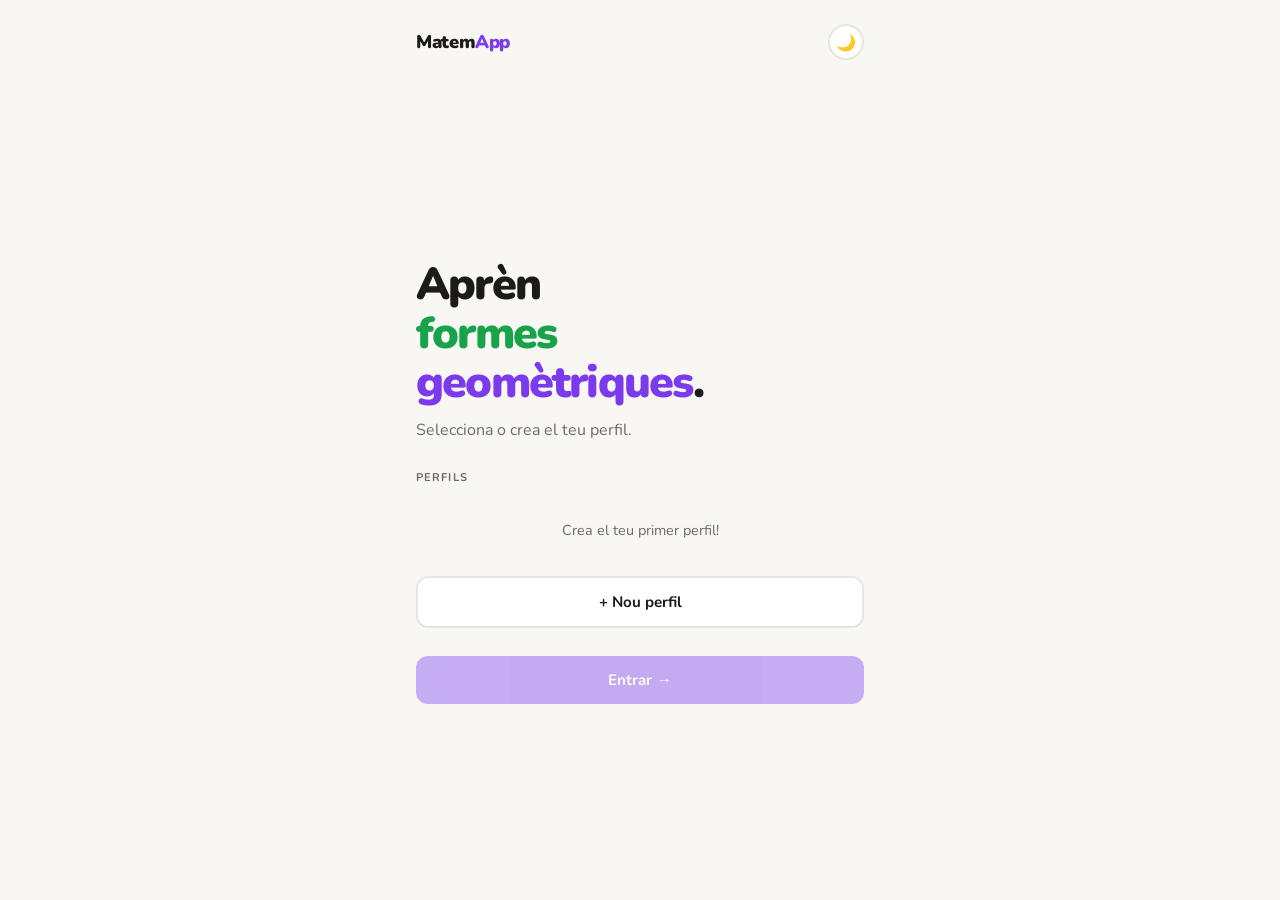
==== commit 8f20dd28: "Update print statement from 'Hello' to 'Goodbye'" ====
--- a/geometria/index.html
+++ b/geometria/index.html
@@ -4,137 +4,213 @@
 <meta charset="UTF-8">
 <meta name="viewport" content="width=device-width, initial-scale=1.0">
 <title>Geometria — MatemApp</title>
-<link rel="stylesheet" href="../css/shared.css">
+<link href="https://fonts.googleapis.com/css2?family=Nunito:wght@400;600;700;800;900&family=DM+Mono:wght@400;500&display=swap" rel="stylesheet">
 <style>
-/* ══ GEOMETRY-SPECIFIC STYLES ══ */
+/* ── TOKENS (idèntics a sumes i restes) ── */
 :root {
-  --app-color: var(--purple);
-  --app-light: var(--purple-light);
-}
-
-/* ── MODE TABS ── */
-.mode-tabs { display: grid; grid-template-columns: repeat(2,1fr); gap: 8px; }
-.mode-tab {
-  padding: 14px; border-radius: var(--radius-sm); border: 2px solid var(--border);
-  background: var(--surface); cursor: pointer; transition: all 0.15s;
-  text-align: center; font-family: var(--sans); font-weight: 700;
-  font-size: 0.88rem; color: var(--ink-soft);
-}
-.mode-tab:hover { border-color: var(--purple); color: var(--ink); }
-.mode-tab.selected { background: var(--purple-light); border-color: var(--purple); color: var(--purple); }
-.mode-tab .mode-tab-icon { font-size: 1.4rem; display: block; margin-bottom: 4px; }
-
-/* ── SHAPE SVG AREA ── */
-.shape-area {
-  flex: 1; display: flex; flex-direction: column; align-items: center;
-  justify-content: center; gap: 20px;
-}
-.shape-svg-wrap {
-  background: var(--surface2); border: 1px solid var(--border);
-  border-radius: var(--radius); padding: 20px;
-  display: flex; align-items: center; justify-content: center;
-  width: 100%; min-height: 180px;
-}
-#shape-svg { overflow: visible; }
-
-/* ── ANSWER OPTIONS ── */
-.options-grid {
-  display: grid; gap: 10px; width: 100%;
-}
-.options-grid.cols-2 { grid-template-columns: repeat(2,1fr); }
-.options-grid.cols-3 { grid-template-columns: repeat(3,1fr); }
-
-.option-btn {
-  padding: 14px 10px; border-radius: var(--radius-sm); border: 2px solid var(--border);
-  background: var(--surface); font-family: var(--sans); font-size: 0.9rem;
-  font-weight: 700; cursor: pointer; transition: all 0.15s; color: var(--ink);
-  text-align: center; line-height: 1.3;
-}
-.option-btn:hover:not(:disabled) { border-color: var(--purple); background: var(--purple-light); }
-.option-btn.correct  { background: var(--green-light);  border-color: var(--green);  color: var(--green);  animation: pulse-green 0.35s ease; }
-.option-btn.wrong    { background: var(--red-light);    border-color: var(--red);    color: var(--red); }
-.option-btn.reveal   { background: var(--green-light);  border-color: var(--green); }
-.option-btn:disabled { opacity: 0.7; cursor: not-allowed; }
-
-/* ── SHAPE COUNT INPUT (costats/vèrtexs) ── */
-.count-question {
-  font-family: var(--mono); font-size: 1.1rem; color: var(--ink);
-  text-align: center; font-weight: 500;
-}
-.answer-input-wrap { display: flex; flex-direction: column; align-items: center; gap: 10px; width: 100%; }
-
-/* ── SYMMETRY SVG ── */
-.symmetry-preview { display: flex; gap: 16px; justify-content: center; flex-wrap: wrap; }
-
-/* ── QUESTION LABEL ── */
-.question-label {
-  font-family: var(--mono); font-size: 0.7rem; letter-spacing: 0.1em;
-  text-transform: uppercase; color: var(--ink-soft);
-}
-
-/* ── FEEDBACK ── */
-.geo-feedback {
-  font-size: 0.95rem; font-weight: 700; height: 22px; text-align: center;
-}
-.geo-feedback.correct { color: var(--green); }
-.geo-feedback.wrong   { color: var(--red); }
-
-/* ── WORLDS ── */
-.worlds-map { display: flex; flex-direction: column; gap: 10px; margin-bottom: 20px; }
-.world-card {
-  border-radius: var(--radius); padding: 18px 20px;
-  border: 2px solid var(--border); background: var(--surface);
-  cursor: pointer; transition: all 0.18s; position: relative; overflow: hidden;
-}
-.world-card.locked  { opacity: 0.5; cursor: not-allowed; }
-.world-card.unlocked:hover { transform: translateY(-2px); box-shadow: var(--shadow-md); border-color: var(--purple); }
-.world-card-inner { display: flex; align-items: center; gap: 16px; }
-.world-icon { font-size: 2rem; flex-shrink: 0; }
-.world-info h3 { font-size: 1rem; font-weight: 800; color: var(--ink); margin-bottom: 2px; }
-.world-info p  { font-size: 0.8rem; color: var(--ink-soft); }
-.world-progress-bar { height: 6px; background: var(--border); border-radius: 3px; margin-top: 8px; overflow: hidden; }
-.world-progress-fill { height: 100%; background: var(--purple); border-radius: 3px; transition: width 0.6s ease; }
-.world-pct  { position: absolute; top: 14px; right: 16px; font-family: var(--mono); font-size: 0.75rem; color: var(--ink-soft); }
-.world-lock { position: absolute; top: 14px; right: 16px; font-size: 1.1rem; }
-
-/* ── NEW BADGE ── */
-.new-badge-banner {
-  background: var(--yellow-light); border: 2px solid var(--yellow);
-  border-radius: var(--radius-sm); padding: 12px 16px;
-  display: flex; align-items: center; gap: 10px; font-size: 0.85rem; font-weight: 700;
-  animation: slideIn 0.4s ease;
-}
-.world-unlock-banner {
-  background: var(--purple-light); border: 2px solid var(--purple);
-  border-radius: var(--radius-sm); padding: 16px 18px;
-  display: flex; align-items: center; gap: 12px; animation: slideIn 0.4s ease;
-}
+  --bg:#F8F7F4; --bg2:#F0EEE9; --surface:#FFFFFF; --surface2:#F8F7F4;
+  --ink:#1C1B18; --ink-soft:#6E6B62; --ink-lighter:#B0ADA4;
+  --accent:#7C3AED; --accent-light:#F3EFFE;
+  --green:#16A34A; --green-light:#DCFCE7;
+  --red:#DC2626; --red-light:#FEE2E2;
+  --yellow:#F59E0B; --yellow-light:#FEF3C7;
+  --border:#E8E5DF;
+  --shadow:0 2px 12px rgba(0,0,0,0.06); --shadow-md:0 6px 28px rgba(0,0,0,0.10);
+  --radius:20px; --radius-sm:12px;
+  --mono:'DM Mono',monospace; --sans:'Nunito',sans-serif;
+  --world1:#16A34A; --world1-light:#DCFCE7;
+  --world2:#7C3AED; --world2-light:#F3EFFE;
+  --world3:#EA580C; --world3-light:#FFF0E8;
+}
+[data-theme="dark"] {
+  --bg:#111110; --bg2:#1A1918; --surface:#1E1D1B; --surface2:#252320;
+  --ink:#F0EDE8; --ink-soft:#9A9590; --ink-lighter:#555050;
+  --accent:#A78BFA; --accent-light:#1A0F30;
+  --green:#22C55E; --green-light:#0A2010;
+  --red:#F87171; --red-light:#2A0A0A;
+  --yellow:#FBB040; --yellow-light:#2A1E08;
+  --border:#2E2C28;
+  --shadow:0 2px 12px rgba(0,0,0,0.3); --shadow-md:0 6px 28px rgba(0,0,0,0.4);
+  --world1:#22C55E; --world1-light:#0A2010;
+  --world2:#A78BFA; --world2-light:#1A0F30;
+  --world3:#FB923C; --world3-light:#2A1208;
+}
+*{box-sizing:border-box;margin:0;padding:0;}
+body{font-family:var(--sans);background:var(--bg);color:var(--ink);min-height:100vh;line-height:1.5;transition:background 0.2s,color 0.2s;}
+.screen{display:none;min-height:100vh;padding:24px 16px;max-width:480px;margin:0 auto;flex-direction:column;}
+.screen.active{display:flex;}
+h1{font-size:2rem;font-weight:900;letter-spacing:-0.03em;}
+h2{font-size:1.4rem;font-weight:800;letter-spacing:-0.02em;}
+p{color:var(--ink-soft);}
+.tag{display:inline-block;font-family:var(--mono);font-size:0.68rem;letter-spacing:0.08em;text-transform:uppercase;color:var(--ink-soft);background:var(--border);padding:4px 10px;border-radius:20px;}
+.btn{display:inline-flex;align-items:center;justify-content:center;gap:8px;padding:14px 24px;border-radius:var(--radius-sm);font-family:var(--sans);font-size:0.95rem;font-weight:700;cursor:pointer;border:none;transition:all 0.15s ease;text-decoration:none;}
+.btn-primary{background:var(--accent);color:white;}
+.btn-primary:hover{filter:brightness(0.92);transform:translateY(-2px);box-shadow:var(--shadow-md);}
+.btn-secondary{background:var(--surface);color:var(--ink);border:2px solid var(--border);}
+.btn-secondary:hover{border-color:var(--accent);transform:translateY(-1px);}
+.btn-ghost{background:transparent;color:var(--ink-soft);padding:10px 16px;}
+.btn-ghost:hover{color:var(--ink);background:var(--border);}
+.btn-full{width:100%;}.btn-sm{padding:10px 18px;font-size:0.85rem;}
+.btn:disabled{opacity:0.4;cursor:not-allowed;transform:none!important;}
+.card{background:var(--surface);border-radius:var(--radius);padding:22px;box-shadow:var(--shadow);border:1px solid var(--border);}
+.nav{display:flex;align-items:center;justify-content:space-between;margin-bottom:28px;gap:8px;}
+.nav-logo{font-family:var(--sans);font-size:1.15rem;font-weight:900;color:var(--ink);flex-shrink:0;letter-spacing:-0.02em;text-decoration:none;}
+.nav-logo span{color:var(--accent);}
+.nav-actions{display:flex;align-items:center;gap:4px;}
+.theme-btn{width:36px;height:36px;border-radius:50%;border:2px solid var(--border);background:var(--surface);cursor:pointer;display:flex;align-items:center;justify-content:center;font-size:1rem;transition:all 0.15s;}
+.theme-btn:hover{border-color:var(--accent);}
+.section-label{font-size:0.7rem;font-weight:700;letter-spacing:0.1em;text-transform:uppercase;color:var(--ink-soft);margin-bottom:10px;}
+
+/* HOME */
+#screen-home .hero{flex:1;display:flex;flex-direction:column;justify-content:center;gap:28px;}
+.hero-title{font-size:2.8rem;font-weight:900;letter-spacing:-0.04em;line-height:1.1;}
+.hero-title .shape1{color:var(--world1);} .hero-title .shape2{color:var(--accent);}
+.profile-list{display:flex;flex-direction:column;gap:8px;}
+.profile-item{display:flex;align-items:center;justify-content:space-between;padding:14px 18px;background:var(--surface);border:2px solid var(--border);border-radius:var(--radius-sm);cursor:pointer;transition:all 0.15s;}
+.profile-item:hover{border-color:var(--accent);}
+.profile-item.selected{border-color:var(--accent);background:var(--accent-light);}
+.profile-item-info{display:flex;align-items:center;gap:12px;}
+.profile-avatar{width:40px;height:40px;border-radius:50%;background:var(--border);display:flex;align-items:center;justify-content:center;font-size:1.1rem;font-weight:900;color:var(--ink-soft);}
+.profile-name{font-weight:800;color:var(--ink);font-size:0.95rem;}
+.profile-pts{font-family:var(--mono);font-size:0.75rem;color:var(--ink-soft);}
+.profile-delete{background:none;border:none;cursor:pointer;color:var(--ink-lighter);font-size:1rem;padding:4px;transition:color 0.15s;}
+.profile-delete:hover{color:var(--red);}
+.new-profile-form{display:flex;gap:8px;margin-top:4px;}
+.input{flex:1;padding:12px 16px;border:2px solid var(--border);border-radius:var(--radius-sm);font-family:var(--sans);font-size:0.9rem;font-weight:600;color:var(--ink);background:var(--surface);outline:none;transition:border 0.15s;}
+.input:focus{border-color:var(--accent);}
+.empty-state{text-align:center;padding:24px;color:var(--ink-soft);font-size:0.9rem;}
+
+/* DASHBOARD */
+.xp-bar-wrap{background:var(--border);border-radius:6px;height:10px;margin-top:10px;overflow:hidden;}
+.xp-bar{height:100%;background:var(--accent);border-radius:6px;transition:width 0.7s cubic-bezier(0.34,1.56,0.64,1);}
+.xp-label{font-family:var(--mono);font-size:0.7rem;color:var(--ink-soft);margin-top:4px;display:flex;justify-content:space-between;}
+.stats-row{display:grid;grid-template-columns:repeat(3,1fr);gap:10px;margin-bottom:20px;}
+.stat-card{background:var(--surface);border:1px solid var(--border);border-radius:var(--radius-sm);padding:14px 10px;text-align:center;}
+.stat-value{font-family:var(--mono);font-size:1.3rem;font-weight:500;color:var(--ink);}
+.stat-label{font-size:0.68rem;color:var(--ink-soft);margin-top:2px;font-weight:600;}
+.worlds-map{display:flex;flex-direction:column;gap:10px;margin-bottom:20px;}
+.world-card{border-radius:var(--radius);padding:18px 20px;border:2px solid var(--border);background:var(--surface);cursor:pointer;transition:all 0.18s;position:relative;overflow:hidden;}
+.world-card.locked{opacity:0.5;cursor:not-allowed;}
+.world-card.unlocked:hover{transform:translateY(-2px);box-shadow:var(--shadow-md);}
+.world-card.w1.unlocked{border-color:var(--world1);}
+.world-card.w2.unlocked{border-color:var(--world2);}
+.world-card.w3.unlocked{border-color:var(--world3);}
+.world-card-inner{display:flex;align-items:center;gap:16px;}
+.world-icon{font-size:2rem;flex-shrink:0;}
+.world-info h3{font-size:1rem;font-weight:800;color:var(--ink);margin-bottom:2px;}
+.world-info p{font-size:0.8rem;color:var(--ink-soft);}
+.world-progress-bar{height:6px;background:var(--border);border-radius:3px;margin-top:8px;overflow:hidden;}
+.world-progress-fill{height:100%;border-radius:3px;transition:width 0.6s ease;}
+.w1 .world-progress-fill{background:var(--world1);}
+.w2 .world-progress-fill{background:var(--world2);}
+.w3 .world-progress-fill{background:var(--world3);}
+.world-lock{position:absolute;top:14px;right:16px;font-size:1.1rem;}
+.world-pct{position:absolute;top:14px;right:16px;font-family:var(--mono);font-size:0.75rem;font-weight:500;color:var(--ink-soft);}
+.badges-row{display:flex;flex-wrap:wrap;gap:8px;margin-top:8px;}
+.badge{display:flex;align-items:center;gap:6px;padding:6px 12px;border-radius:20px;font-size:0.75rem;font-weight:700;background:var(--border);color:var(--ink-soft);border:2px solid transparent;}
+.badge.earned{background:var(--yellow-light);border-color:var(--yellow);color:var(--ink);}
+
+/* SETUP */
+.setup-body{flex:1;display:flex;flex-direction:column;gap:22px;}
+.mode-tabs{display:grid;grid-template-columns:repeat(2,1fr);gap:8px;}
+.mode-tab{padding:14px;border-radius:var(--radius-sm);border:2px solid var(--border);background:var(--surface);cursor:pointer;transition:all 0.15s;text-align:center;font-family:var(--sans);font-weight:700;font-size:0.88rem;color:var(--ink-soft);}
+.mode-tab:hover{border-color:var(--accent);color:var(--ink);}
+.mode-tab.selected{background:var(--accent-light);border-color:var(--accent);color:var(--accent);}
+.mode-tab .mode-tab-icon{font-size:1.4rem;display:block;margin-bottom:4px;}
+
+/* GAME */
+#screen-game{gap:0;}
+.game-header{display:flex;align-items:center;justify-content:space-between;margin-bottom:16px;gap:8px;}
+.score-badge{font-family:var(--mono);font-size:0.82rem;background:var(--accent-light);color:var(--accent);padding:6px 10px;border-radius:20px;flex-shrink:0;font-weight:600;}
+.streak-row{display:flex;align-items:center;gap:6px;margin-bottom:10px;}
+.streak-dot{width:10px;height:10px;border-radius:50%;background:var(--border);transition:background 0.2s,transform 0.15s;}
+.streak-dot.on{background:var(--yellow);transform:scale(1.3);}
+.question-area{flex:1;display:flex;flex-direction:column;align-items:center;justify-content:center;gap:20px;}
+.question-label{font-family:var(--mono);font-size:0.7rem;letter-spacing:0.1em;text-transform:uppercase;color:var(--ink-soft);}
+.question-text{font-size:1.1rem;font-weight:800;color:var(--ink);text-align:center;}
+.shape-svg-wrap{background:var(--surface2);border:1px solid var(--border);border-radius:var(--radius);padding:20px;display:flex;align-items:center;justify-content:center;width:100%;min-height:180px;}
+.feedback-text{font-size:0.95rem;font-weight:700;height:22px;text-align:center;}
+.feedback-text.correct{color:var(--green);}
+.feedback-text.wrong{color:var(--red);}
+
+/* Option buttons (igual que les taules de multiplicar) */
+.options-grid{display:grid;gap:10px;width:100%;}
+.options-grid.cols-2{grid-template-columns:repeat(2,1fr);}
+.options-grid.cols-3{grid-template-columns:repeat(3,1fr);}
+.option-btn{padding:16px 10px;border-radius:var(--radius-sm);border:2px solid var(--border);background:var(--surface);font-family:var(--sans);font-size:0.9rem;font-weight:700;cursor:pointer;transition:all 0.15s;color:var(--ink);text-align:center;}
+.option-btn:hover:not(:disabled){border-color:var(--accent);background:var(--accent-light);}
+.option-btn.correct{background:var(--green-light);border-color:var(--green);color:var(--green);animation:pulse-green 0.35s ease;}
+.option-btn.wrong{background:var(--red-light);border-color:var(--red);color:var(--red);}
+.option-btn.reveal{background:var(--green-light);border-color:var(--green);}
+.option-btn:disabled{opacity:0.7;cursor:not-allowed;}
+
+/* Count numpad (idèntic a sumes) */
+.answer-input{width:150px;padding:16px;text-align:center;border:3px solid var(--border);border-radius:var(--radius-sm);font-family:var(--mono);font-size:2.2rem;font-weight:500;color:var(--ink);background:var(--surface);outline:none;transition:border 0.15s,background 0.15s;}
+.answer-input:focus{border-color:var(--accent);}
+.answer-input.correct{border-color:var(--green);background:var(--green-light);animation:pulse-green 0.3s ease;}
+.answer-input.wrong{border-color:var(--red);background:var(--red-light);animation:shake 0.3s ease;}
+.numpad{display:grid;grid-template-columns:repeat(3,1fr);gap:10px;width:100%;max-width:280px;margin-top:8px;}
+.num-btn{padding:18px;border-radius:var(--radius-sm);border:2px solid var(--border);background:var(--surface);font-family:var(--mono);font-size:1.2rem;font-weight:500;cursor:pointer;transition:all 0.12s;color:var(--ink);}
+.num-btn:hover{background:var(--border);}
+.num-btn:active{transform:scale(0.94);}
+.num-btn.del-btn{color:var(--red);}
+.num-btn.ok-btn{background:var(--accent);border-color:var(--accent);color:white;grid-column:span 2;font-weight:700;}
+.num-btn.ok-btn:hover{filter:brightness(0.92);}
+
+/* RESULTS */
+.results-body{flex:1;display:flex;flex-direction:column;gap:14px;overflow-y:auto;}
+.result-score-big{text-align:center;padding:28px;background:var(--surface);border:1px solid var(--border);border-radius:var(--radius);}
+.result-score-big .score-num{font-family:var(--mono);font-size:3.2rem;font-weight:500;color:var(--accent);}
+.result-score-big .score-label{color:var(--ink-soft);font-size:0.82rem;margin-top:4px;font-weight:600;}
+.result-stats{display:grid;grid-template-columns:1fr 1fr;gap:10px;}
+.result-stat{background:var(--surface);border:1px solid var(--border);border-radius:var(--radius-sm);padding:14px;}
+.result-stat .val{font-family:var(--mono);font-size:1.4rem;font-weight:500;color:var(--ink);}
+.result-stat .lbl{font-size:0.72rem;color:var(--ink-soft);margin-top:2px;font-weight:700;}
+.review-list{display:flex;flex-direction:column;gap:6px;max-height:200px;overflow-y:auto;}
+.review-item{display:flex;align-items:center;justify-content:space-between;padding:10px 14px;background:var(--surface2);border-radius:var(--radius-sm);font-family:var(--mono);font-size:0.88rem;border-left:3px solid var(--red);}
+.review-item .q{color:var(--ink);}
+.review-item .ans{color:var(--green);font-weight:700;}
+.new-badge-banner{background:var(--yellow-light);border:2px solid var(--yellow);border-radius:var(--radius-sm);padding:12px 16px;display:flex;align-items:center;gap:10px;font-size:0.85rem;font-weight:700;animation:slideIn 0.4s ease;}
+.world-unlock-banner{background:var(--accent-light);border:2px solid var(--accent);border-radius:var(--radius-sm);padding:16px 18px;display:flex;align-items:center;gap:12px;animation:slideIn 0.4s ease;}
+
+/* LEVEL UP */
+.level-up-overlay{position:fixed;inset:0;background:rgba(0,0,0,0.65);z-index:1000;display:flex;align-items:center;justify-content:center;animation:fadeIn 0.2s ease;}
+.level-up-card{background:var(--surface);border-radius:var(--radius);padding:40px 32px;text-align:center;max-width:320px;width:90%;animation:popIn 0.5s cubic-bezier(0.34,1.56,0.64,1);border:3px solid var(--yellow);}
+.level-up-emoji{font-size:4.5rem;margin-bottom:12px;}
+.level-up-title{font-size:1.7rem;font-weight:900;letter-spacing:-0.03em;color:var(--ink);}
+.level-up-sub{color:var(--ink-soft);font-size:0.9rem;margin-top:6px;font-weight:600;}
+.combo-flash{position:fixed;top:80px;left:50%;transform:translateX(-50%);background:var(--yellow);color:var(--ink);font-family:var(--sans);font-size:0.88rem;font-weight:800;padding:8px 22px;border-radius:20px;pointer-events:none;animation:comboAnim 1.2s ease forwards;z-index:999;}
+
+.mt-auto{margin-top:auto;}
+::-webkit-scrollbar{width:6px;} ::-webkit-scrollbar-track{background:transparent;} ::-webkit-scrollbar-thumb{background:var(--border);border-radius:3px;}
+@keyframes fadeIn{from{opacity:0}to{opacity:1}}
+@keyframes popIn{from{opacity:0;transform:scale(0.7)}to{opacity:1;transform:scale(1)}}
+@keyframes slideIn{from{opacity:0;transform:translateY(8px)}to{opacity:1;transform:translateY(0)}}
+@keyframes pulse-green{0%{transform:scale(1)}50%{transform:scale(1.06)}100%{transform:scale(1)}}
+@keyframes shake{0%{transform:translateX(0)}25%{transform:translateX(-7px)}75%{transform:translateX(7px)}100%{transform:translateX(0)}}
+@keyframes comboAnim{0%{opacity:0;transform:translateX(-50%) translateY(10px) scale(0.9)}20%{opacity:1;transform:translateX(-50%) translateY(0) scale(1)}70%{opacity:1}100%{opacity:0;transform:translateX(-50%) translateY(-12px)}}
 </style>
 </head>
 <body>
 
-<!-- ══ HOME ══ -->
+<!-- HOME -->
 <div class="screen active" id="screen-home">
   <div class="nav">
-    <a class="nav-logo" href="../index.html">Math<span class="dot">Kids</span></a>
-    <div class="nav-actions">
-      <button class="theme-btn" onclick="mkToggleTheme()">🌙</button>
-    </div>
-  </div>
-  <div style="flex:1;display:flex;flex-direction:column;justify-content:center;gap:28px">
+    <a class="nav-logo" href="../index.html">Matem<span>App</span></a>
+    <div class="nav-actions"><button class="theme-btn" onclick="toggleTheme()">🌙</button></div>
+  </div>
+  <div class="hero">
     <div>
-      <h1 style="font-size:2.4rem">🔷 Geometria</h1>
-      <p style="margin-top:6px">Formes, costats, vèrtexs i simetria</p>
+      <h1 class="hero-title">Aprèn<br><span class="shape1">formes</span><br><span class="shape2">geomètriques</span>.</h1>
+      <p style="margin-top:10px">Selecciona o crea el teu perfil.</p>
     </div>
     <div>
-      <div class="section-label">Perfil</div>
+      <div class="section-label">Perfils</div>
       <div class="profile-list" id="profile-list"></div>
-      <div id="new-profile-form" style="display:none;margin-top:8px">
-        <div class="new-profile-form">
-          <input class="input" id="new-profile-input" type="text" placeholder="El teu nom..." maxlength="20">
-          <button class="btn btn-primary btn-sm" onclick="createProfile()">Crear</button>
-          <button class="btn btn-secondary btn-sm" onclick="cancelNewProfile()">✕</button>
-        </div>
+      <div class="new-profile-form" id="new-profile-form" style="display:none;margin-top:8px">
+        <input class="input" id="new-profile-input" type="text" placeholder="El teu nom..." maxlength="20">
+        <button class="btn btn-primary btn-sm" onclick="createProfile()">Crear</button>
+        <button class="btn btn-secondary btn-sm" onclick="cancelNewProfile()">✕</button>
       </div>
       <button class="btn btn-secondary btn-full" id="btn-new-profile" onclick="showNewProfileForm()" style="margin-top:10px">+ Nou perfil</button>
     </div>
@@ -142,122 +218,96 @@
   </div>
 </div>
 
-<!-- ══ DASHBOARD ══ -->
+<!-- DASHBOARD -->
 <div class="screen" id="screen-dashboard">
   <div class="nav">
-    <a class="nav-logo" href="../index.html">Math<span class="dot">Kids</span></a>
+    <a class="nav-logo" href="../index.html">Matem<span>App</span></a>
     <div class="nav-actions">
-      <button class="theme-btn" onclick="mkToggleTheme()">🌙</button>
-      <button class="btn btn-ghost btn-sm" onclick="mkGoTo('screen-home')">← Perfils</button>
-    </div>
-  </div>
-
+      <button class="theme-btn" onclick="toggleTheme()">🌙</button>
+      <button class="btn btn-ghost btn-sm" onclick="goTo('screen-home')">← Perfils</button>
+    </div>
+  </div>
   <div style="margin-bottom:20px">
     <div style="display:flex;align-items:center;justify-content:space-between">
-      <div>
-        <p class="tag" id="dash-tag">Hola!</p>
-        <h2 id="dash-name" style="margin-top:6px;font-size:1.5rem"></h2>
-      </div>
+      <div><p class="tag" id="dash-tag">Hola!</p><h2 id="dash-name" style="margin-top:6px;font-size:1.5rem"></h2></div>
       <div style="text-align:right">
-        <div id="dash-level" style="font-family:var(--mono);font-size:1.5rem;font-weight:500;color:var(--purple)"></div>
+        <div id="dash-level" style="font-family:var(--mono);font-size:1.5rem;font-weight:500;color:var(--accent)"></div>
         <div style="font-size:0.7rem;color:var(--ink-soft);font-weight:700">Nivell</div>
       </div>
     </div>
-    <div class="xp-bar-wrap"><div class="xp-bar" id="xp-bar" style="background:var(--purple)"></div></div>
+    <div class="xp-bar-wrap"><div class="xp-bar" id="xp-bar"></div></div>
     <div class="xp-label"><span id="xp-current"></span><span id="xp-next"></span></div>
   </div>
-
   <div class="stats-row">
     <div class="stat-card"><div class="stat-value" id="stat-pts">0</div><div class="stat-label">Punts</div></div>
     <div class="stat-card"><div class="stat-value" id="stat-correct">0</div><div class="stat-label">Encerts</div></div>
     <div class="stat-card"><div class="stat-value" id="stat-streak">0</div><div class="stat-label">Millor ratxa</div></div>
   </div>
-
-  <div class="section-label">Nivells</div>
+  <div class="section-label">Els teus nivells</div>
   <div class="worlds-map" id="worlds-map"></div>
-
   <div class="card" style="margin-bottom:12px">
     <div class="section-label">Medalles</div>
     <div class="badges-row" id="badges-row"></div>
   </div>
-
-  <div style="padding-bottom:8px">
+  <div class="dash-actions" style="display:flex;gap:8px;padding-bottom:8px;">
     <button class="btn btn-secondary btn-sm btn-full" onclick="exportCSV()">⬇ Exportar progrés (CSV)</button>
   </div>
 </div>
 
-<!-- ══ SETUP ══ -->
+<!-- SETUP -->
 <div class="screen" id="screen-setup">
   <div class="nav">
-    <a class="nav-logo" href="../index.html">Math<span class="dot">Kids</span></a>
-    <button class="btn btn-ghost btn-sm" onclick="mkGoTo('screen-dashboard');renderDashboard()">← Enrere</button>
-  </div>
-  <div style="display:flex;flex-direction:column;gap:22px;flex:1">
+    <a class="nav-logo" href="../index.html">Matem<span>App</span></a>
+    <div class="nav-actions">
+      <button class="theme-btn" onclick="toggleTheme()">🌙</button>
+      <button class="btn btn-ghost btn-sm" onclick="goTo('screen-dashboard');renderDashboard()">← Enrere</button>
+    </div>
+  </div>
+  <div class="setup-body">
     <div>
       <p class="tag" id="setup-world-tag">Nivell</p>
-      <h2 id="setup-title" style="margin-top:6px"></h2>
+      <h2 id="setup-title" style="margin-top:8px"></h2>
       <p id="setup-desc" style="margin-top:4px;font-size:0.88rem"></p>
     </div>
-
     <div>
       <div class="section-label">Mode de joc</div>
       <div class="mode-tabs">
-        <div class="mode-tab selected" data-mode="practice" onclick="selectMode(this)">
-          <span class="mode-tab-icon">🔍</span>Reconèixer
-        </div>
-        <div class="mode-tab" data-mode="count" onclick="selectMode(this)">
-          <span class="mode-tab-icon">🔢</span>Comptar
-        </div>
-        <div class="mode-tab" data-mode="classify" onclick="selectMode(this)">
-          <span class="mode-tab-icon">📋</span>Classificar
-        </div>
-        <div class="mode-tab" data-mode="symmetry" onclick="selectMode(this)" id="tab-symmetry">
-          <span class="mode-tab-icon">🪞</span>Simetria
-        </div>
+        <div class="mode-tab selected" data-mode="practice" onclick="selectMode(this)"><span class="mode-tab-icon">🔍</span>Reconèixer</div>
+        <div class="mode-tab" data-mode="count" onclick="selectMode(this)"><span class="mode-tab-icon">🔢</span>Comptar</div>
+        <div class="mode-tab" data-mode="classify" onclick="selectMode(this)"><span class="mode-tab-icon">📋</span>Classificar</div>
+        <div class="mode-tab" data-mode="symmetry" onclick="selectMode(this)" id="tab-symmetry"><span class="mode-tab-icon">🪞</span>Simetria</div>
       </div>
     </div>
-
     <div class="mt-auto">
       <button class="btn btn-primary btn-full" onclick="startGame()">Començar →</button>
     </div>
   </div>
 </div>
 
-<!-- ══ GAME ══ -->
+<!-- GAME -->
 <div class="screen" id="screen-game">
   <div class="game-header">
-    <div class="score-badge" style="background:var(--purple-light);color:var(--purple)">⭐ <span id="game-score">0</span></div>
+    <div class="score-badge">⭐ <span id="game-score">0</span></div>
     <div style="flex:1"></div>
     <button class="btn btn-ghost btn-sm" onclick="endGame(true)" style="padding:8px 12px">✕</button>
   </div>
-
   <div class="streak-row">
     <span style="font-size:0.7rem;color:var(--ink-soft);font-family:var(--mono);font-weight:500">Ratxa:</span>
     <div class="streak-dot" id="sd0"></div><div class="streak-dot" id="sd1"></div>
     <div class="streak-dot" id="sd2"></div><div class="streak-dot" id="sd3"></div>
     <div class="streak-dot" id="sd4"></div>
   </div>
-
-  <div class="shape-area">
+  <div class="question-area">
     <div class="question-label" id="q-label">Pregunta 1</div>
-    <div id="q-question" style="font-weight:700;font-size:1rem;text-align:center;color:var(--ink);margin-bottom:4px"></div>
-
-    <div class="shape-svg-wrap" id="shape-svg-wrap">
-      <svg id="shape-svg" width="160" height="160" viewBox="-90 -90 180 180"></svg>
-    </div>
-
-    <div class="geo-feedback" id="geo-feedback"></div>
-
-    <!-- Options (recognition / classification / symmetry) -->
+    <div class="question-text" id="q-question"></div>
+    <div class="shape-svg-wrap">
+      <svg id="shape-svg" width="160" height="160" viewBox="-90 -90 180 180" style="overflow:visible"></svg>
+    </div>
+    <div class="feedback-text" id="geo-feedback"></div>
     <div class="options-grid cols-2" id="options-area"></div>
-
-    <!-- Count input (costats/vèrtexs) -->
-    <div id="count-area" style="display:none;width:100%">
-      <div class="answer-input-wrap">
-        <input class="answer-input" id="count-input" type="number" inputmode="numeric"
-               pattern="[0-9]*" placeholder="?" autocomplete="off" style="width:120px;font-size:2rem">
-      </div>
-      <div class="numpad" style="margin:12px auto 0">
+    <div id="count-area" style="display:none;width:100%;display:none;flex-direction:column;align-items:center;gap:10px">
+      <input class="answer-input" id="count-input" type="number" inputmode="numeric" pattern="[0-9]*" placeholder="?" autocomplete="off">
+      <div class="numpad">
         <button class="num-btn" onclick="numpadPress('1')">1</button>
         <button class="num-btn" onclick="numpadPress('2')">2</button>
         <button class="num-btn" onclick="numpadPress('3')">3</button>
@@ -269,21 +319,21 @@
         <button class="num-btn" onclick="numpadPress('9')">9</button>
         <button class="num-btn del-btn" onclick="numpadPress('del')">⌫</button>
         <button class="num-btn" onclick="numpadPress('0')">0</button>
-        <button class="num-btn ok-btn" onclick="submitCount()" style="background:var(--purple);border-color:var(--purple)">OK</button>
+        <button class="num-btn ok-btn" onclick="submitCount()">OK</button>
       </div>
     </div>
   </div>
 </div>
 
-<!-- ══ RESULTS ══ -->
+<!-- RESULTS -->
 <div class="screen" id="screen-results">
   <div class="nav">
-    <a class="nav-logo" href="../index.html">Math<span class="dot">Kids</span></a>
+    <a class="nav-logo" href="../index.html">Matem<span>App</span></a>
     <span class="tag" id="results-mode-tag">Mode</span>
   </div>
-  <div style="display:flex;flex-direction:column;gap:14px;overflow-y:auto;flex:1">
+  <div class="results-body">
     <div class="result-score-big">
-      <div class="score-num" id="res-score" style="color:var(--purple)">0</div>
+      <div class="score-num" id="res-score">0</div>
       <div class="score-label">punts aconseguits</div>
     </div>
     <div class="result-stats">
@@ -292,572 +342,343 @@
       <div class="result-stat"><div class="val" id="res-streak">0</div><div class="lbl">🔥 Millor ratxa</div></div>
       <div class="result-stat"><div class="val" id="res-accuracy">0%</div><div class="lbl">🎯 Precisió</div></div>
     </div>
-    <div id="world-unlock-area"></div>
     <div id="review-section" class="card" style="display:none">
       <div class="section-label" style="margin-bottom:8px">Revisa els errors</div>
-      <div id="review-list" style="display:flex;flex-direction:column;gap:6px;max-height:200px;overflow-y:auto"></div>
+      <div class="review-list" id="review-list"></div>
     </div>
     <div id="new-badges-area"></div>
-    <div class="mt-auto gap-8" style="padding-bottom:8px">
-      <button class="btn btn-primary btn-full" onclick="mkGoTo('screen-setup')">Tornar a jugar</button>
-      <button class="btn btn-secondary btn-full" onclick="mkGoTo('screen-dashboard');renderDashboard()">Tauler →</button>
+    <div class="mt-auto" style="display:flex;flex-direction:column;gap:8px;padding-bottom:8px">
+      <button class="btn btn-primary btn-full" onclick="goTo('screen-setup')">Tornar a jugar</button>
+      <button class="btn btn-secondary btn-full" onclick="goTo('screen-dashboard');renderDashboard()">Tauler →</button>
     </div>
   </div>
 </div>
 
-<script src="../js/shared.js"></script>
 <script>
-// ══════════════════════════════════════════
-// SHAPES DATABASE
-// ══════════════════════════════════════════
-const SHAPES = [
-  {
-    id: 'cercle', name: 'Cercle', sides: 0, vertices: 0,
-    symmetry: true, symmetryAxes: 'infinites',
-    category: 'corba',
-    color: '#E8001C',
-    draw(svg) {
-      svg.innerHTML = `<circle cx="0" cy="0" r="70" fill="${this.color}" fill-opacity="0.18" stroke="${this.color}" stroke-width="3"/>`;
-    }
-  },
-  {
-    id: 'triangle', name: 'Triangle', sides: 3, vertices: 3,
-    symmetry: true, symmetryAxes: 1,
-    category: 'polygon',
-    color: '#7CBB00',
-    draw(svg) {
-      svg.innerHTML = `<polygon points="0,-72 62,36 -62,36" fill="${this.color}" fill-opacity="0.18" stroke="${this.color}" stroke-width="3" stroke-linejoin="round"/>`;
-    }
-  },
-  {
-    id: 'quadrat', name: 'Quadrat', sides: 4, vertices: 4,
-    symmetry: true, symmetryAxes: 4,
-    category: 'polygon',
-    color: '#C000C0',
-    draw(svg) {
-      svg.innerHTML = `<rect x="-60" y="-60" width="120" height="120" rx="4" fill="${this.color}" fill-opacity="0.18" stroke="${this.color}" stroke-width="3"/>`;
-    }
-  },
-  {
-    id: 'rectangle', name: 'Rectangle', sides: 4, vertices: 4,
-    symmetry: true, symmetryAxes: 2,
-    category: 'polygon',
-    color: '#2D6BE4',
-    draw(svg) {
-      svg.innerHTML = `<rect x="-78" y="-45" width="156" height="90" rx="4" fill="${this.color}" fill-opacity="0.18" stroke="${this.color}" stroke-width="3"/>`;
-    }
-  },
-  {
-    id: 'pentagon', name: 'Pentàgon', sides: 5, vertices: 5,
-    symmetry: true, symmetryAxes: 5,
-    category: 'polygon',
-    color: '#F59E0B',
-    draw(svg) {
-      const pts = pentagon(72);
-      svg.innerHTML = `<polygon points="${pts}" fill="${this.color}" fill-opacity="0.18" stroke="${this.color}" stroke-width="3" stroke-linejoin="round"/>`;
-    }
-  },
-  {
-    id: 'hexagon', name: 'Hexàgon', sides: 6, vertices: 6,
-    symmetry: true, symmetryAxes: 6,
-    category: 'polygon',
-    color: '#16A34A',
-    draw(svg) {
-      const pts = regularPoly(6, 72, -90);
-      svg.innerHTML = `<polygon points="${pts}" fill="${this.color}" fill-opacity="0.18" stroke="${this.color}" stroke-width="3" stroke-linejoin="round"/>`;
-    }
-  },
-  {
-    id: 'rombe', name: 'Rombe', sides: 4, vertices: 4,
-    symmetry: true, symmetryAxes: 2,
-    category: 'polygon',
-    color: '#EA580C',
-    draw(svg) {
-      svg.innerHTML = `<polygon points="0,-72 60,0 0,72 -60,0" fill="${this.color}" fill-opacity="0.18" stroke="${this.color}" stroke-width="3" stroke-linejoin="round"/>`;
-    }
-  },
-  {
-    id: 'trapezi', name: 'Trapezi', sides: 4, vertices: 4,
-    symmetry: false, symmetryAxes: 0,
-    category: 'polygon',
-    color: '#7C3AED',
-    draw(svg) {
-      svg.innerHTML = `<polygon points="-40,-45 40,-45 75,45 -75,45" fill="${this.color}" fill-opacity="0.18" stroke="${this.color}" stroke-width="3" stroke-linejoin="round"/>`;
-    }
-  },
+// ══ CONSTANTS ══
+const XP_LEVELS=[0,80,200,400,700,1100,1700,2600,3800,5500,8000];
+const LEVEL_NAMES=['Estrella nova','Petita estrella','Estrella brillant','Estrella daurada','Superestrella','Campió/a','Gran campió/a','Expert/a','Mestre/a','Gran mestre/a','★ Llegenda'];
+
+const BADGES_DEF=[
+  {id:'first_geo',name:'Primera forma!',icon:'🔷',desc:'Primera partida a Geometria'},
+  {id:'streak5',name:'Ratxa x5',icon:'🔥',desc:'5 encerts seguits'},
+  {id:'streak10',name:'Ratxa x10',icon:'💥',desc:'10 encerts seguits'},
+  {id:'pts100',name:'100 pts',icon:'💯',desc:'100 punts totals'},
+  {id:'pts500',name:'500 pts',icon:'🏅',desc:'500 punts totals'},
+  {id:'pts1000',name:'1000 pts',icon:'🥇',desc:'1000 punts totals'},
+  {id:'lvl5',name:'Nivell 5',icon:'🚀',desc:'Arribar al nivell 5'},
+  {id:'geo_shapes4',name:'4 formes!',icon:'🔷',desc:'Encerts amb les 4 formes bàsiques'},
+  {id:'geo_all',name:'Geòmetra!',icon:'📐',desc:'Encerts amb totes les formes'},
+  {id:'geo_symmetry',name:'Simetria!',icon:'🪞',desc:'Completar el mode simetria'},
+  {id:'noerrors',name:'Perfecte!',icon:'✨',desc:'Partida sense errors (mínim 5)'},
 ];
 
-// Symmetric shapes list (for symmetry mode)
-const SYM_SHAPES    = SHAPES.filter(s => s.symmetry);
-const NOSYM_SHAPES  = SHAPES.filter(s => !s.symmetry);
-
-function regularPoly(n, r, startAngle = -90) {
-  return Array.from({length: n}, (_,i) => {
-    const a = (startAngle + i * 360/n) * Math.PI / 180;
-    return `${(r*Math.cos(a)).toFixed(1)},${(r*Math.sin(a)).toFixed(1)}`;
-  }).join(' ');
-}
-function pentagon(r) { return regularPoly(5, r, -90); }
-
-// ══════════════════════════════════════════
-// WORLDS
-// ══════════════════════════════════════════
-const GEO_WORLDS = [
-  { id: 1, name: 'Nivell 1 — Formes bàsiques', icon: '🟦', desc: 'Cercle, triangle, quadrat, rectangle', shapes: ['cercle','triangle','quadrat','rectangle'] },
-  { id: 2, name: 'Nivell 2 — Més formes',      icon: '🔷', desc: 'Pentàgon, hexàgon, rombe, trapezi',  shapes: ['pentagon','hexagon','rombe','trapezi'] },
-  { id: 3, name: 'Nivell 3 — Tot barrejat',     icon: '🌟', desc: 'Totes les formes',                   shapes: SHAPES.map(s=>s.id) },
+// ══ SHAPES ══
+const SHAPES=[
+  {id:'cercle',name:'Cercle',sides:0,vertices:0,symmetry:true,
+    draw(svg){svg.innerHTML=`<circle cx="0" cy="0" r="70" fill="#E8001C" fill-opacity="0.15" stroke="#E8001C" stroke-width="3"/>`;}},
+  {id:'triangle',name:'Triangle',sides:3,vertices:3,symmetry:true,
+    draw(svg){svg.innerHTML=`<polygon points="0,-72 62,36 -62,36" fill="#7CBB00" fill-opacity="0.15" stroke="#7CBB00" stroke-width="3" stroke-linejoin="round"/>`;}},
+  {id:'quadrat',name:'Quadrat',sides:4,vertices:4,symmetry:true,
+    draw(svg){svg.innerHTML=`<rect x="-60" y="-60" width="120" height="120" rx="4" fill="#C000C0" fill-opacity="0.15" stroke="#C000C0" stroke-width="3"/>`;}},
+  {id:'rectangle',name:'Rectangle',sides:4,vertices:4,symmetry:true,
+    draw(svg){svg.innerHTML=`<rect x="-78" y="-45" width="156" height="90" rx="4" fill="#2D6BE4" fill-opacity="0.15" stroke="#2D6BE4" stroke-width="3"/>`;}},
+  {id:'pentagon',name:'Pentàgon',sides:5,vertices:5,symmetry:true,
+    draw(svg){const p=poly(5,72,-90);svg.innerHTML=`<polygon points="${p}" fill="#F5C800" fill-opacity="0.2" stroke="#c89c00" stroke-width="3" stroke-linejoin="round"/>`;}},
+  {id:'hexagon',name:'Hexàgon',sides:6,vertices:6,symmetry:true,
+    draw(svg){const p=poly(6,72,-90);svg.innerHTML=`<polygon points="${p}" fill="#1E8B1E" fill-opacity="0.15" stroke="#1E8B1E" stroke-width="3" stroke-linejoin="round"/>`;}},
+  {id:'rombe',name:'Rombe',sides:4,vertices:4,symmetry:true,
+    draw(svg){svg.innerHTML=`<polygon points="0,-72 60,0 0,72 -60,0" fill="#EA580C" fill-opacity="0.15" stroke="#EA580C" stroke-width="3" stroke-linejoin="round"/>`;}},
+  {id:'trapezi',name:'Trapezi',sides:4,vertices:4,symmetry:false,
+    draw(svg){svg.innerHTML=`<polygon points="-40,-45 40,-45 75,45 -75,45" fill="#7C3AED" fill-opacity="0.15" stroke="#7C3AED" stroke-width="3" stroke-linejoin="round"/>`;}},
 ];
-
-const GEO_BADGES = [
-  { id: 'geo_shapes4',   name: '4 formes!',    icon: '🔷', desc: 'Conèixes les 4 formes bàsiques' },
-  { id: 'geo_all',       name: 'Geòmetra!',    icon: '📐', desc: 'Conèixes totes les formes' },
-  { id: 'geo_symmetry',  name: 'Simetria!',    icon: '🪞', desc: 'Mestres de la simetria' },
-  { id: 'geo_perfect',   name: 'Perfecte!',    icon: '✨', desc: 'Partida sense errors' },
-  { id: 'geo_streak5',   name: 'Ratxa x5',     icon: '🔥', desc: '5 encerts seguits a Geometria' },
+function poly(n,r,start){return Array.from({length:n},(_,i)=>{const a=(start+i*360/n)*Math.PI/180;return`${(r*Math.cos(a)).toFixed(1)},${(r*Math.sin(a)).toFixed(1)}`;}).join(' ');}
+
+const GEO_WORLDS=[
+  {id:1,name:'Nivell 1 — Formes bàsiques',icon:'🟦',desc:'Cercle, triangle, quadrat, rectangle',shapes:['cercle','triangle','quadrat','rectangle']},
+  {id:2,name:'Nivell 2 — Més formes',icon:'🔷',desc:'Pentàgon, hexàgon, rombe, trapezi',shapes:['pentagon','hexagon','rombe','trapezi']},
+  {id:3,name:'Nivell 3 — Tot barrejat',icon:'🌟',desc:'Totes les formes',shapes:SHAPES.map(s=>s.id)},
 ];
-const ALL_BADGES = [...MK_BADGES_GLOBAL, ...GEO_BADGES];
-
-// ══════════════════════════════════════════
-// APP STATE
-// ══════════════════════════════════════════
-let appData = mkLoadData();
-let currentProfile = null;
-let setupWorld = 1;
-let setupMode = 'practice';
-let gameState = {};
-
-mkInitTheme();
-
-// ══════════════════════════════════════════
-// HOME
-// ══════════════════════════════════════════
-function renderProfileList() {
-  const list = document.getElementById('profile-list');
-  if (!appData.profiles.length) {
-    list.innerHTML = '<div class="empty-state">Crea el teu primer perfil!</div>';
-    document.getElementById('btn-enter').disabled = true; return;
-  }
-  list.innerHTML = appData.profiles.map(p => {
-    const lv = mkGetLevel(p.xp || 0);
-    return `<div class="profile-item ${currentProfile?.id===p.id?'selected':''}" onclick="selectProfile('${p.id}')">
-      <div class="profile-item-info">
-        <div class="profile-avatar">${escHtml(p.name[0].toUpperCase())}</div>
-        <div><div class="profile-name">${escHtml(p.name)}</div><div class="profile-pts">${p.points} pts · Niv.${lv}</div></div>
-      </div>
-      <button class="profile-delete" onclick="event.stopPropagation();deleteProfile('${p.id}')">🗑</button>
+
+// ══ STORAGE ══
+const SK='matemapp_v1';
+function loadData(){try{return JSON.parse(localStorage.getItem(SK))||{profiles:[],theme:'light'};}catch{return{profiles:[],theme:'light'};}}
+function saveData(d){localStorage.setItem(SK,JSON.stringify(d));}
+let appData=loadData(), currentProfile=null;
+
+// ══ THEME ══
+function applyTheme(t){document.documentElement.setAttribute('data-theme',t);document.querySelectorAll('.theme-btn').forEach(b=>b.textContent=t==='dark'?'☀️':'🌙');appData.theme=t;saveData(appData);}
+function toggleTheme(){applyTheme(document.documentElement.getAttribute('data-theme')==='dark'?'light':'dark');}
+applyTheme(appData.theme||'light');
+
+// ══ UTILS ══
+function getLevel(xp){let lv=0;for(let i=0;i<XP_LEVELS.length;i++){if(xp>=XP_LEVELS[i])lv=i;else break;}return lv;}
+function defaultProfile(name){return{id:Date.now().toString(),name,points:0,xp:0,totalCorrect:0,bestStreak:0,badges:[],gamesPlayed:0,appsPlayed:[],appStats:{}};}
+function getProfile(id){return appData.profiles.find(p=>p.id===id)||null;}
+function saveProfile(p){const i=appData.profiles.findIndex(x=>x.id===p.id);if(i>=0)appData.profiles[i]=p;else appData.profiles.push(p);saveData(appData);}
+function esc(s){return String(s).replace(/&/g,'&amp;').replace(/</g,'&lt;').replace(/>/g,'&gt;').replace(/"/g,'&quot;');}
+function goTo(id){document.querySelectorAll('.screen').forEach(s=>s.classList.remove('active'));document.getElementById(id).classList.add('active');window.scrollTo(0,0);}
+function shuffle(a){for(let i=a.length-1;i>0;i--){const j=Math.floor(Math.random()*(i+1));[a[i],a[j]]=[a[j],a[i]];} return a;}
+function showCombo(msg){const el=document.createElement('div');el.className='combo-flash';el.textContent=msg;document.body.appendChild(el);setTimeout(()=>el.remove(),1300);}
+
+// ══ HOME ══
+function renderProfileList(){
+  const list=document.getElementById('profile-list');
+  if(!appData.profiles.length){list.innerHTML='<div class="empty-state">Crea el teu primer perfil!</div>';document.getElementById('btn-enter').disabled=true;return;}
+  list.innerHTML=appData.profiles.map(p=>{const lv=getLevel(p.xp||0);return`<div class="profile-item ${currentProfile?.id===p.id?'selected':''}" onclick="selectProfile('${p.id}')"><div class="profile-item-info"><div class="profile-avatar">${esc(p.name[0].toUpperCase())}</div><div><div class="profile-name">${esc(p.name)}</div><div class="profile-pts">${p.points} pts · Niv.${lv}</div></div></div><button class="profile-delete" onclick="event.stopPropagation();deleteProfile('${p.id}')">🗑</button></div>`;}).join('');
+  document.getElementById('btn-enter').disabled=!currentProfile;
+}
+function selectProfile(id){currentProfile=getProfile(id);renderProfileList();document.getElementById('btn-enter').disabled=false;}
+function showNewProfileForm(){document.getElementById('new-profile-form').style.display='flex';document.getElementById('btn-new-profile').style.display='none';document.getElementById('new-profile-input').focus();}
+function cancelNewProfile(){document.getElementById('new-profile-form').style.display='none';document.getElementById('btn-new-profile').style.display='flex';document.getElementById('new-profile-input').value='';}
+function createProfile(){const name=document.getElementById('new-profile-input').value.trim();if(!name)return;const p=defaultProfile(name);appData.profiles.push(p);saveData(appData);currentProfile=p;cancelNewProfile();renderProfileList();document.getElementById('btn-enter').disabled=false;}
+function deleteProfile(id){if(!confirm('Eliminar aquest perfil?'))return;appData.profiles=appData.profiles.filter(p=>p.id!==id);if(currentProfile?.id===id)currentProfile=null;saveData(appData);renderProfileList();}
+document.getElementById('new-profile-input').addEventListener('keydown',e=>{if(e.key==='Enter')createProfile();});
+function goToDashboard(){if(!currentProfile)return;renderDashboard();goTo('screen-dashboard');}
+
+// ══ DASHBOARD ══
+function getWorldPct(wid){
+  const w=GEO_WORLDS.find(x=>x.id===wid);let c=0,t=0;
+  w.shapes.forEach(sid=>{const s=(currentProfile.appStats||{})[`geo_${sid}`];if(s){c+=s.correct||0;t+=(s.correct||0)+(s.wrong||0);}});
+  return t===0?0:Math.round(c/t*100);
+}
+function getWorldAttempts(wid){
+  const w=GEO_WORLDS.find(x=>x.id===wid);let t=0;
+  w.shapes.forEach(sid=>{const s=(currentProfile.appStats||{})[`geo_${sid}`];if(s)t+=(s.correct||0)+(s.wrong||0);});
+  return t;
+}
+function isUnlocked(wid){if(wid===1)return true;return getWorldPct(wid-1)>=70&&getWorldAttempts(wid-1)>=15;}
+
+function renderDashboard(){
+  const fresh=getProfile(currentProfile.id);if(fresh)currentProfile=fresh;const p=currentProfile;
+  document.getElementById('dash-tag').textContent=`Hola, ${p.name}!`;
+  document.getElementById('dash-name').textContent=`${p.gamesPlayed||0} partides jugades`;
+  const xp=p.xp||0,lv=getLevel(xp);
+  const lvXp=XP_LEVELS[Math.min(lv,XP_LEVELS.length-1)];
+  const nextXp=XP_LEVELS[Math.min(lv+1,XP_LEVELS.length-1)];
+  const pct=lv>=LEVEL_NAMES.length-1?100:Math.round(((xp-lvXp)/(nextXp-lvXp))*100);
+  document.getElementById('dash-level').textContent=lv;
+  document.getElementById('xp-bar').style.width=pct+'%';
+  document.getElementById('xp-current').textContent=`${LEVEL_NAMES[lv]} · ${xp} XP`;
+  document.getElementById('xp-next').textContent=lv<LEVEL_NAMES.length-1?`Niv.${lv+1}: ${nextXp} XP`:'★ Màxim!';
+  document.getElementById('stat-pts').textContent=p.points||0;
+  document.getElementById('stat-correct').textContent=p.totalCorrect||0;
+  document.getElementById('stat-streak').textContent=p.bestStreak||0;
+  document.getElementById('worlds-map').innerHTML=GEO_WORLDS.map(w=>{
+    const unlocked=isUnlocked(w.id),pctW=getWorldPct(w.id);
+    return`<div class="world-card w${w.id} ${unlocked?'unlocked':'locked'}" onclick="${unlocked?`goToSetup(${w.id})`:''}">
+      <div class="world-card-inner"><div class="world-icon">${w.icon}</div>
+      <div class="world-info" style="flex:1"><h3>${w.name}</h3><p>${w.desc}</p>
+      <div class="world-progress-bar"><div class="world-progress-fill" style="width:${pctW}%"></div></div></div></div>
+      ${unlocked?`<div class="world-pct">${pctW}%</div>`:'<div class="world-lock">🔒</div>'}
     </div>`;
   }).join('');
-  document.getElementById('btn-enter').disabled = !currentProfile;
-}
-function selectProfile(id) { currentProfile = mkGetProfile(appData, id); renderProfileList(); document.getElementById('btn-enter').disabled = false; }
-function showNewProfileForm()  { document.getElementById('new-profile-form').style.display=''; document.getElementById('btn-new-profile').style.display='none'; document.getElementById('new-profile-input').focus(); }
-function cancelNewProfile()    { document.getElementById('new-profile-form').style.display='none'; document.getElementById('btn-new-profile').style.display=''; document.getElementById('new-profile-input').value=''; }
-function createProfile() {
-  const name = document.getElementById('new-profile-input').value.trim();
-  if (!name) return;
-  const p = mkDefaultProfile(name);
-  appData.profiles.push(p); mkSaveData(appData);
-  currentProfile = p; cancelNewProfile(); renderProfileList();
-  document.getElementById('btn-enter').disabled = false;
-}
-function deleteProfile(id) {
-  if (!confirm('Eliminar aquest perfil?')) return;
-  appData.profiles = appData.profiles.filter(p=>p.id!==id);
-  if (currentProfile?.id===id) currentProfile = null;
-  mkSaveData(appData); renderProfileList();
-}
-document.getElementById('new-profile-input').addEventListener('keydown', e => { if(e.key==='Enter') createProfile(); });
-function goToDashboard() { if (!currentProfile) return; renderDashboard(); mkGoTo('screen-dashboard'); }
-function escHtml(s) { return String(s).replace(/&/g,'&amp;').replace(/</g,'&lt;').replace(/>/g,'&gt;').replace(/"/g,'&quot;'); }
-
-// ══════════════════════════════════════════
-// DASHBOARD
-// ══════════════════════════════════════════
-function getWorldPct(wid) {
-  const world = GEO_WORLDS.find(w=>w.id===wid);
-  let correct=0, total=0;
-  world.shapes.forEach(sid => {
-    const key = `geo_${sid}`;
-    const s = (currentProfile.appStats||{})[key];
-    if (s) { correct+=s.correct||0; total+=(s.correct||0)+(s.wrong||0); }
-  });
-  return total===0 ? 0 : Math.round(correct/total*100);
-}
-function isWorldUnlocked(wid) {
-  if (wid===1) return true;
-  return getWorldPct(wid-1) >= 70 && getWorldTotalAttempts(wid-1) >= 15;
-}
-function getWorldTotalAttempts(wid) {
-  const world = GEO_WORLDS.find(w=>w.id===wid);
-  let total=0;
-  world.shapes.forEach(sid => {
-    const s = (currentProfile.appStats||{})[`geo_${sid}`];
-    if (s) total += (s.correct||0)+(s.wrong||0);
-  });
-  return total;
-}
-
-function renderDashboard() {
-  const fresh = mkGetProfile(appData, currentProfile.id);
-  if (fresh) currentProfile = fresh;
-  const p = currentProfile;
-
-  document.getElementById('dash-tag').textContent = `Hola, ${p.name}!`;
-  document.getElementById('dash-name').textContent = `${p.gamesPlayed||0} partides jugades`;
-
-  mkRenderXpBar({ profile: p, barId:'xp-bar', currentId:'xp-current', nextId:'xp-next', levelId:'dash-level' });
-
-  document.getElementById('stat-pts').textContent     = p.points;
-  document.getElementById('stat-correct').textContent = p.totalCorrect;
-  document.getElementById('stat-streak').textContent  = p.bestStreak;
-
-  document.getElementById('worlds-map').innerHTML = GEO_WORLDS.map(w => {
-    const unlocked = isWorldUnlocked(w.id);
-    const pct = getWorldPct(w.id);
-    return `<div class="world-card ${unlocked?'unlocked':'locked'}" onclick="${unlocked?`goToSetup(${w.id})`:''}">
-      <div class="world-card-inner">
-        <div class="world-icon">${w.icon}</div>
-        <div class="world-info" style="flex:1">
-          <h3>${w.name}</h3><p>${w.desc}</p>
-          <div class="world-progress-bar"><div class="world-progress-fill" style="width:${pct}%"></div></div>
-        </div>
-      </div>
-      ${unlocked ? `<div class="world-pct">${pct}%</div>` : '<div class="world-lock">🔒</div>'}
-    </div>`;
-  }).join('');
-
-  document.getElementById('badges-row').innerHTML = ALL_BADGES.map(b =>
-    `<div class="badge ${p.badges.includes(b.id)?'earned':''}" title="${b.desc}">${b.icon} ${b.name}</div>`
-  ).join('');
-}
-
-function exportCSV() {
-  const p = currentProfile;
-  const rows = ['Forma,Encerts,Errors,Precisió (%)'];
-  SHAPES.forEach(s => {
-    const key = `geo_${s.id}`;
-    const st = (p.appStats||{})[key];
-    const c = st?.correct||0, w = st?.wrong||0, t = c+w;
-    rows.push(`${s.name},${c},${w},${t>0?Math.round(c/t*100):0}`);
-  });
-  rows.push('','Perfil','Alumne,'+p.name,'Punts,'+p.points,'Data,'+new Date().toLocaleDateString('ca-ES'));
-  const blob = new Blob(['\uFEFF'+rows.join('\n')], {type:'text/csv;charset=utf-8;'});
-  const url = URL.createObjectURL(blob);
-  const a = document.createElement('a'); a.href=url;
-  a.download = `geometria_${p.name.replace(/\s/g,'_')}_${new Date().toISOString().slice(0,10)}.csv`;
-  a.click(); URL.revokeObjectURL(url);
-}
-
-// ══════════════════════════════════════════
-// SETUP
-// ══════════════════════════════════════════
-function goToSetup(wid) {
-  setupWorld = wid;
-  setupMode = 'practice';
-  const w = GEO_WORLDS.find(x=>x.id===wid);
-  document.getElementById('setup-world-tag').textContent = w.name;
-  document.getElementById('setup-title').textContent = `${w.icon} Configuració`;
-  document.getElementById('setup-desc').textContent = w.desc;
+  document.getElementById('badges-row').innerHTML=BADGES_DEF.map(b=>`<div class="badge ${p.badges.includes(b.id)?'earned':''}" title="${b.desc}">${b.icon} ${b.name}</div>`).join('');
+}
+
+function exportCSV(){
+  const p=currentProfile;
+  const rows=['\uFEFFForma,Encerts,Errors,Precisió (%)'];
+  SHAPES.forEach(s=>{const k=`geo_${s.id}`;const st=(p.appStats||{})[k];const c=st?.correct||0,w=st?.wrong||0,t=c+w;rows.push(`${s.name},${c},${w},${t>0?Math.round(c/t*100):0}`);});
+  rows.push('','Alumne,'+p.name,'Punts,'+p.points,'Data,'+new Date().toLocaleDateString('ca-ES'));
+  const blob=new Blob([rows.join('\n')],{type:'text/csv;charset=utf-8;'});
+  const url=URL.createObjectURL(blob);const a=document.createElement('a');a.href=url;a.download=`geometria_${p.name.replace(/\s/g,'_')}.csv`;a.click();URL.revokeObjectURL(url);
+}
+
+// ══ SETUP ══
+let setupWorld=1, setupMode='practice';
+function goToSetup(wid){
+  setupWorld=wid;setupMode='practice';
+  const w=GEO_WORLDS.find(x=>x.id===wid);
+  document.getElementById('setup-world-tag').textContent=w.name;
+  document.getElementById('setup-title').textContent=`${w.icon} Tria el mode`;
+  document.getElementById('setup-desc').textContent=w.desc;
   document.querySelectorAll('.mode-tab').forEach(t=>t.classList.remove('selected'));
   document.querySelector('[data-mode="practice"]').classList.add('selected');
-  // Symmetry only available from level 2
-  document.getElementById('tab-symmetry').style.opacity = wid>=2 ? '1' : '0.4';
-  mkGoTo('screen-setup');
-}
-function selectMode(el) {
-  document.querySelectorAll('.mode-tab').forEach(t=>t.classList.remove('selected'));
-  el.classList.add('selected'); setupMode = el.dataset.mode;
-}
-
-// ══════════════════════════════════════════
-// GAME ENGINE
-// ══════════════════════════════════════════
-const MODEDATA = {
-  practice:  { label: 'Reconèixer', qPerGame: 20 },
-  count:     { label: 'Comptar',    qPerGame: 20 },
-  classify:  { label: 'Classificar',qPerGame: 20 },
-  symmetry:  { label: 'Simetria',   qPerGame: 16 },
-};
-
-function startGame() {
-  const world = GEO_WORLDS.find(w=>w.id===setupWorld);
-  gameState = {
-    mode: setupMode, world: setupWorld,
-    shapeIds: world.shapes,
-    score: 0, correct: 0, wrong: 0, streak: 0, bestStreak: 0,
-    questionCount: 0, answering: false, wrongLog: [],
-    qStartTime: 0,
-    totalQ: MODEDATA[setupMode].qPerGame,
-    done: false,
-  };
-  document.getElementById('game-score').textContent = '0';
-  updateStreakDots(0);
-  loadNextQuestion();
-  mkGoTo('screen-game');
-}
-
-function loadNextQuestion() {
-  const gs = gameState;
-  if (gs.questionCount >= gs.totalQ) { endGame(false); return; }
-  gs.questionCount++;
-  gs.answering = false;
-  document.getElementById('q-label').textContent = `Pregunta ${gs.questionCount} / ${gs.totalQ}`;
-  document.getElementById('geo-feedback').textContent = '';
-  document.getElementById('geo-feedback').className = 'geo-feedback';
-
-  const mode = gs.mode;
-  const shape = pickShape(gs.shapeIds);
-  gs.currentShape = shape;
-
-  // Draw shape
-  const svg = document.getElementById('shape-svg');
-  shape.draw(svg);
-
-  if (mode === 'practice') renderPracticeQ(shape);
-  else if (mode === 'count') renderCountQ(shape);
-  else if (mode === 'classify') renderClassifyQ(shape);
-  else if (mode === 'symmetry') renderSymmetryQ(shape);
-}
-
-function pickShape(ids) {
-  // Weighted: shapes with lower accuracy appear more often
-  const weights = ids.map(id => {
-    const s = (currentProfile.appStats||{})[`geo_${id}`];
-    if (!s) return 3;
-    const t = (s.correct||0) + (s.wrong||0);
-    if (t === 0) return 3;
-    const rate = (s.correct||0) / t;
-    return rate < 0.6 ? 5 : rate < 0.8 ? 3 : 1;
-  });
-  const total = weights.reduce((a,b)=>a+b,0);
-  let r = Math.random() * total;
-  for (let i=0; i<ids.length; i++) { r -= weights[i]; if (r<=0) return SHAPES.find(s=>s.id===ids[i]); }
+  document.getElementById('tab-symmetry').style.opacity=wid>=2?'1':'0.4';
+  goTo('screen-setup');
+}
+function selectMode(el){document.querySelectorAll('.mode-tab').forEach(t=>t.classList.remove('selected'));el.classList.add('selected');setupMode=el.dataset.mode;}
+
+// ══ GAME ══
+let gs={};
+function startGame(){
+  const world=GEO_WORLDS.find(w=>w.id===setupWorld);
+  gs={mode:setupMode,world:setupWorld,shapeIds:world.shapes,score:0,correct:0,wrong:0,streak:0,bestStreak:0,qCount:0,answering:false,wrongLog:[],totalQ:20};
+  document.getElementById('game-score').textContent='0';
+  updateDots(0);loadQ();goTo('screen-game');
+}
+
+function loadQ(){
+  if(gs.qCount>=gs.totalQ){endGame(false);return;}
+  gs.qCount++;gs.answering=false;
+  document.getElementById('q-label').textContent=`Pregunta ${gs.qCount} / ${gs.totalQ}`;
+  document.getElementById('geo-feedback').textContent='';
+  document.getElementById('geo-feedback').className='feedback-text';
+  const shape=pickShape(gs.shapeIds);gs.currentShape=shape;
+  shape.draw(document.getElementById('shape-svg'));
+  if(gs.mode==='practice')renderPractice(shape);
+  else if(gs.mode==='count')renderCount(shape);
+  else if(gs.mode==='classify')renderClassify(shape);
+  else renderSymmetry(shape);
+}
+
+function pickShape(ids){
+  const weights=ids.map(id=>{const s=(currentProfile.appStats||{})[`geo_${id}`];if(!s)return 3;const t=(s.correct||0)+(s.wrong||0);if(t===0)return 3;const r=(s.correct||0)/t;return r<0.6?5:r<0.8?3:1;});
+  const total=weights.reduce((a,b)=>a+b,0);let r=Math.random()*total;
+  for(let i=0;i<ids.length;i++){r-=weights[i];if(r<=0)return SHAPES.find(s=>s.id===ids[i]);}
   return SHAPES.find(s=>s.id===ids[ids.length-1]);
 }
 
-// ── PRACTICE: Quina forma és? ──
-function renderPracticeQ(shape) {
-  document.getElementById('q-question').textContent = '¿Quina forma és?';
-  document.getElementById('count-area').style.display = 'none';
-  const area = document.getElementById('options-area');
-  area.style.display = 'grid'; area.className = 'options-grid cols-2';
-
-  // 4 options: correct + 3 distractors from current world shapes
-  const world = GEO_WORLDS.find(w=>w.id===setupWorld);
-  const others = world.shapes.filter(id=>id!==shape.id);
-  mkShuffle(others);
-  const distractors = others.slice(0,3).map(id=>SHAPES.find(s=>s.id===id));
-  const options = mkShuffle([shape, ...distractors]);
-
-  area.innerHTML = options.map(s =>
-    `<button class="option-btn" onclick="answerPractice('${s.id}','${shape.id}')">${s.name}</button>`
-  ).join('');
-}
-
-// ── COUNT: Quants costats/vèrtexs té? ──
-function renderCountQ(shape) {
-  const askSides = shape.sides > 0 && Math.random() < 0.5;
-  const asksAbout = askSides || shape.sides === 0 ? 'costats' : 'vèrtexs';
-  const realAsk = shape.sides === 0 ? 'costats' : (Math.random()<0.5 ? 'costats' : 'vèrtexs');
-  gameState.countAsks = realAsk;
-  gameState.countAnswer = realAsk === 'costats' ? shape.sides : shape.vertices;
-
-  document.getElementById('q-question').textContent =
-    `Quants ${realAsk} té ${shape.sides===0?'el cercle':'aquesta forma'}?`;
-  document.getElementById('options-area').style.display = 'none';
-  document.getElementById('options-area').innerHTML = '';
-  document.getElementById('count-area').style.display = '';
-  document.getElementById('count-input').value = '';
-  document.getElementById('count-input').className = 'answer-input';
+function showOptions(area){document.getElementById('count-area').style.display='none';document.getElementById('options-area').style.display='grid';document.getElementById('options-area').className='options-grid cols-2';}
+
+function renderPractice(shape){
+  showOptions();
+  const w=GEO_WORLDS.find(x=>x.id===setupWorld);
+  const others=shuffle(w.shapes.filter(id=>id!==shape.id)).slice(0,3).map(id=>SHAPES.find(s=>s.id===id));
+  const opts=shuffle([shape,...others]);
+  document.getElementById('q-question').textContent='Quina forma és?';
+  document.getElementById('options-area').innerHTML=opts.map(s=>`<button class="option-btn" onclick="answerOpt('${s.id}','${shape.id}')">${s.name}</button>`).join('');
+}
+
+function renderCount(shape){
+  document.getElementById('options-area').style.display='none';
+  document.getElementById('options-area').innerHTML='';
+  const asks=shape.sides===0?'costats':Math.random()<0.5?'costats':'vèrtexs';
+  gs.countAsks=asks;gs.countAnswer=asks==='costats'?shape.sides:shape.vertices;
+  document.getElementById('q-question').textContent=`Quants ${asks} té?`;
+  const ca=document.getElementById('count-area');
+  ca.style.display='flex';
+  document.getElementById('count-input').value='';
+  document.getElementById('count-input').className='answer-input';
   document.getElementById('count-input').focus();
 }
 
-// ── CLASSIFY: quin tipus de forma és? ──
-function renderClassifyQ(shape) {
-  document.getElementById('q-question').textContent = 'A quin grup pertany?';
-  document.getElementById('count-area').style.display = 'none';
-  const area = document.getElementById('options-area');
-  area.style.display = 'grid'; area.className = 'options-grid cols-2';
-
-  const categories = [
-    { id: '0costats', label: 'Cap costat (corba)', match: s => s.sides === 0 },
-    { id: '3costats', label: '3 costats',          match: s => s.sides === 3 },
-    { id: '4costats', label: '4 costats',          match: s => s.sides === 4 },
-    { id: '5o6',      label: '5 o 6 costats',      match: s => s.sides === 5 || s.sides === 6 },
+function renderClassify(shape){
+  showOptions();
+  const cats=[
+    {id:'c0',label:'Cap costat (corba)',match:s=>s.sides===0},
+    {id:'c3',label:'3 costats',match:s=>s.sides===3},
+    {id:'c4',label:'4 costats',match:s=>s.sides===4},
+    {id:'c56',label:'5 o 6 costats',match:s=>s.sides===5||s.sides===6},
   ];
-  const correctCat = categories.find(c => c.match(shape));
-  const options = mkShuffle([...categories]);
-
-  area.innerHTML = options.map(c =>
-    `<button class="option-btn" onclick="answerClassify('${c.id}','${correctCat.id}')">${c.label}</button>`
-  ).join('');
-}
-
-// ── SYMMETRY: és simètrica? ──
-function renderSymmetryQ(shape) {
-  document.getElementById('q-question').textContent = '¿Aquesta forma és simètrica?';
-  document.getElementById('count-area').style.display = 'none';
-  const area = document.getElementById('options-area');
-  area.style.display = 'grid'; area.className = 'options-grid cols-2';
-  gameState.symmetryAnswer = shape.symmetry;
-
-  area.innerHTML = `
-    <button class="option-btn" onclick="answerSymmetry(true)">✅ Sí, és simètrica</button>
-    <button class="option-btn" onclick="answerSymmetry(false)">❌ No és simètrica</button>`;
-}
-
-// ══ ANSWER HANDLERS ══
-function answerPractice(selectedId, correctId) {
-  if (gameState.answering) return;
-  handleAnswer(selectedId === correctId, selectedId, correctId, null);
-}
-function answerClassify(selectedId, correctId) {
-  if (gameState.answering) return;
-  handleAnswer(selectedId === correctId, selectedId, correctId, null);
-}
-function answerSymmetry(val) {
-  if (gameState.answering) return;
-  handleAnswer(val === gameState.symmetryAnswer, val, gameState.symmetryAnswer, null);
-}
-function submitCount() {
-  if (gameState.answering) return;
-  const val = parseInt(document.getElementById('count-input').value);
-  if (isNaN(val)) return;
-  const correct = gameState.countAnswer;
-  const isCorrect = val === correct;
-  document.getElementById('count-input').className = 'answer-input ' + (isCorrect ? 'correct' : 'wrong');
-  handleAnswer(isCorrect, val, correct, correct);
-}
-function numpadPress(v) {
-  const inp = document.getElementById('count-input');
-  if (v==='del') { inp.value = inp.value.slice(0,-1); return; }
-  if (inp.value.length < 3) inp.value += v;
-}
-document.getElementById('count-input').addEventListener('keydown', e => { if(e.key==='Enter') submitCount(); });
-
-function handleAnswer(isCorrect, selected, correctVal, displayVal) {
-  const gs = gameState;
-  gs.answering = true;
-  const shape = gs.currentShape;
-  const fb = document.getElementById('geo-feedback');
-
-  // Update per-shape stats
-  if (!currentProfile.appStats) currentProfile.appStats = {};
-  const key = `geo_${shape.id}`;
-  if (!currentProfile.appStats[key]) currentProfile.appStats[key] = { correct:0, wrong:0 };
-
-  // Mark all options
-  if (gs.mode !== 'count') {
-    document.querySelectorAll('.option-btn').forEach(btn => btn.disabled = true);
+  const correct=cats.find(c=>c.match(shape));
+  gs.classifyCorrect=correct.id;
+  document.getElementById('q-question').textContent='A quin grup pertany?';
+  document.getElementById('options-area').innerHTML=shuffle([...cats]).map(c=>`<button class="option-btn" onclick="answerOpt('${c.id}','${correct.id}')">${c.label}</button>`).join('');
+}
+
+function renderSymmetry(shape){
+  showOptions();
+  gs.symAnswer=shape.symmetry;
+  document.getElementById('q-question').textContent='Aquesta forma és simètrica?';
+  document.getElementById('options-area').innerHTML=`
+    <button class="option-btn" onclick="answerSym(true)">✅ Sí, és simètrica</button>
+    <button class="option-btn" onclick="answerSym(false)">❌ No és simètrica</button>`;
+}
+
+function answerOpt(sel,cor){if(gs.answering)return;handleAnswer(sel===cor,cor);}
+function answerSym(val){if(gs.answering)return;handleAnswer(val===gs.symAnswer,gs.symAnswer);}
+function submitCount(){
+  if(gs.answering)return;
+  const val=parseInt(document.getElementById('count-input').value);
+  if(isNaN(val))return;
+  const ok=val===gs.countAnswer;
+  document.getElementById('count-input').className='answer-input '+(ok?'correct':'wrong');
+  handleAnswer(ok,gs.countAnswer);
+}
+function numpadPress(v){const inp=document.getElementById('count-input');if(v==='del'){inp.value=inp.value.slice(0,-1);return;}if(inp.value.length<2)inp.value+=v;}
+document.getElementById('count-input').addEventListener('keydown',e=>{if(e.key==='Enter')submitCount();});
+
+function handleAnswer(isOk,correctVal){
+  const shape=gs.currentShape;
+  gs.answering=true;
+  if(!currentProfile.appStats)currentProfile.appStats={};
+  const key=`geo_${shape.id}`;
+  if(!currentProfile.appStats[key])currentProfile.appStats[key]={correct:0,wrong:0};
+  document.querySelectorAll('.option-btn').forEach(b=>b.disabled=true);
+  const fb=document.getElementById('geo-feedback');
+  if(isOk){
+    gs.correct++;gs.streak++;
+    const bonus=gs.streak>1?(gs.streak-1)*2:0;
+    gs.score+=10+bonus;if(gs.streak>gs.bestStreak)gs.bestStreak=gs.streak;
+    currentProfile.appStats[key].correct++;
+    fb.textContent=gs.streak>=3?`✨ Combo x${gs.streak}! +${10+bonus}`:`Molt bé! +${10+bonus}`;
+    fb.className='feedback-text correct';
+    document.getElementById('game-score').textContent=gs.score;
+    updateDots(gs.streak);if(gs.streak%5===0)showCombo(`Combo x${gs.streak}! 🔥`);
+    setTimeout(()=>{gs.answering=false;loadQ();},700);
+  } else {
+    gs.wrong++;gs.streak=0;
+    currentProfile.appStats[key].wrong++;
+    gs.wrongLog.push({shape:shape.name,correct:correctVal});
+    fb.textContent=gs.mode==='count'?`La resposta era ${correctVal}`:`Era: ${shape.name}`;
+    fb.className='feedback-text wrong';
+    updateDots(0);
+    document.querySelectorAll('.option-btn').forEach(b=>{if(b.textContent.trim()===shape.name||b.textContent.trim()===String(correctVal))b.classList.add('reveal');});
+    setTimeout(()=>{gs.answering=false;loadQ();},1600);
   }
-
-  if (isCorrect) {
-    gs.correct++; gs.streak++;
-    const bonus = gs.streak > 1 ? (gs.streak-1)*2 : 0;
-    gs.score += 10 + bonus;
-    if (gs.streak > gs.bestStreak) gs.bestStreak = gs.streak;
-    currentProfile.appStats[key].correct++;
-    fb.textContent = gs.streak >= 3 ? `✨ Combo x${gs.streak}! +${10+bonus}` : `Molt bé! +${10+bonus}`;
-    fb.className = 'geo-feedback correct';
-    document.getElementById('game-score').textContent = gs.score;
-    updateStreakDots(gs.streak);
-    if (gs.streak % 5 === 0) mkShowCombo(`Combo x${gs.streak}! 🔥`);
-    setTimeout(() => { gs.answering = false; loadNextQuestion(); }, 700);
-  } else {
-    gs.wrong++; gs.streak = 0;
-    currentProfile.appStats[key].wrong++;
-    gs.wrongLog.push({ shape: shape.name, asked: gs.mode, correctVal });
-    fb.textContent = displayVal !== null ? `La resposta era ${displayVal}` : `Era: ${shape.name}`;
-    fb.className = 'geo-feedback wrong';
-    updateStreakDots(0);
-    // Highlight correct option
-    if (gs.mode !== 'count') {
-      document.querySelectorAll('.option-btn').forEach(btn => {
-        if (btn.textContent.trim() === shape.name || btn.textContent.trim().includes(String(correctVal))) btn.classList.add('reveal');
-      });
-    }
-    setTimeout(() => { gs.answering = false; loadNextQuestion(); }, 1400);
-  }
-  mkSaveProfile(appData, currentProfile);
-}
-
-function updateStreakDots(s) {
-  for (let i=0; i<5; i++) document.getElementById('sd'+i).className = 'streak-dot'+(i<Math.min(s,5)?' on':'');
-}
-
-// ══════════════════════════════════════════
-// END GAME
-// ══════════════════════════════════════════
-function endGame(aborted) {
-  const gs = gameState;
-  const p = currentProfile;
-  const prevLevel = mkGetLevel(p.xp||0);
-
-  const xpGain = gs.correct * 5 + gs.bestStreak * 2;
-  p.points += gs.score;
-  p.xp = (p.xp||0) + xpGain;
-  p.totalCorrect = (p.totalCorrect||0) + gs.correct;
-  if (gs.bestStreak > (p.bestStreak||0)) p.bestStreak = gs.bestStreak;
-  p.gamesPlayed = (p.gamesPlayed||0) + 1;
-  if (!p.appsPlayed) p.appsPlayed = [];
-  if (!p.appsPlayed.includes('geometria')) p.appsPlayed.push('geometria');
-
-  if (aborted) {
-    mkSaveProfile(appData, p); mkGoTo('screen-dashboard'); renderDashboard(); return;
-  }
-
-  const newBadges = mkCheckGlobalBadges(p, { appId:'geo', correct:gs.correct, wrong:gs.wrong, streak:gs.bestStreak, mode:gs.mode });
-  // App-specific badges
-  if (gs.wrong===0 && gs.correct>=5) checkBadge(p,'geo_perfect', newBadges);
-  if (gs.bestStreak>=5) checkBadge(p,'geo_streak5', newBadges);
-  if (gs.mode==='symmetry') checkBadge(p,'geo_symmetry', newBadges);
-  const totalShapes = Object.keys(p.appStats||{}).filter(k=>k.startsWith('geo_') && ((p.appStats[k].correct||0)>0)).length;
-  if (totalShapes >= 4) checkBadge(p,'geo_shapes4', newBadges);
-  if (totalShapes >= SHAPES.length) checkBadge(p,'geo_all', newBadges);
-
-  mkSaveProfile(appData, p);
-
-  const newLevel = mkGetLevel(p.xp);
-  if (newLevel > prevLevel) mkShowLevelUp(newLevel, () => showResults(gs, newBadges));
-  else showResults(gs, newBadges);
-}
-
-function checkBadge(p, id, arr) {
-  if (!p.badges.includes(id)) { p.badges.push(id); arr.push(id); }
-}
-
-function showResults(gs, newBadges) {
-  const total = gs.correct + gs.wrong;
-  const acc = total>0 ? Math.round(gs.correct/total*100) : 0;
-  const modeNames = { practice:'Reconèixer', count:'Comptar', classify:'Classificar', symmetry:'Simetria' };
-
-  document.getElementById('results-mode-tag').textContent = modeNames[gs.mode]||gs.mode;
-  document.getElementById('res-score').textContent    = gs.score;
-  document.getElementById('res-correct').textContent  = gs.correct;
-  document.getElementById('res-wrong').textContent    = gs.wrong;
-  document.getElementById('res-streak').textContent   = gs.bestStreak;
-  document.getElementById('res-accuracy').textContent = acc + '%';
-
-  const reviewSec = document.getElementById('review-section');
-  if (gs.wrongLog.length) {
-    reviewSec.style.display='';
-    document.getElementById('review-list').innerHTML = gs.wrongLog.map(e =>
-      `<div class="review-item"><span class="q">${e.shape}</span><span class="ans">→ ${e.asked}</span></div>`
-    ).join('');
-  } else { reviewSec.style.display='none'; }
-
-  document.getElementById('new-badges-area').innerHTML = newBadges.length ? newBadges.map(id => {
-    const b = ALL_BADGES.find(x=>x.id===id);
-    if (!b) return '';
-    return `<div class="new-badge-banner">${b.icon} <strong>Nova medalla!</strong> ${b.name} — ${b.desc}</div>`;
-  }).join('') : '';
-
-  mkGoTo('screen-results');
-}
-
-// ══════════════════════════════════════════
-// INIT
-// ══════════════════════════════════════════
+  saveProfile(currentProfile);
+}
+
+function updateDots(s){for(let i=0;i<5;i++)document.getElementById('sd'+i).className='streak-dot'+(i<Math.min(s,5)?' on':'');}
+
+// ══ END GAME ══
+function endGame(aborted){
+  const p=currentProfile;
+  const prevLv=getLevel(p.xp||0);
+  p.points+=gs.score;p.xp=(p.xp||0)+gs.correct*5+gs.bestStreak*2;
+  p.totalCorrect=(p.totalCorrect||0)+gs.correct;
+  if(gs.bestStreak>(p.bestStreak||0))p.bestStreak=gs.bestStreak;
+  p.gamesPlayed=(p.gamesPlayed||0)+1;
+  if(!p.appsPlayed)p.appsPlayed=[];
+  if(!p.appsPlayed.includes('geometria'))p.appsPlayed.push('geometria');
+  if(aborted){saveProfile(p);goTo('screen-dashboard');renderDashboard();return;}
+  const earned=checkBadges(p);
+  saveProfile(p);
+  const newLv=getLevel(p.xp);
+  if(newLv>prevLv)showLevelUp(newLv,()=>showResults(earned));
+  else showResults(earned);
+}
+
+function checkBadges(p){
+  const earned=[];
+  function cb(id,cond){if(cond&&!p.badges.includes(id)){p.badges.push(id);earned.push(id);}}
+  cb('first_geo',p.gamesPlayed>=1);
+  cb('streak5',p.bestStreak>=5);cb('streak10',p.bestStreak>=10);
+  cb('pts100',p.points>=100);cb('pts500',p.points>=500);cb('pts1000',p.points>=1000);
+  cb('lvl5',getLevel(p.xp)>=5);
+  cb('noerrors',gs.wrong===0&&gs.correct>=5);
+  if(gs.mode==='symmetry')cb('geo_symmetry',true);
+  const known=Object.keys(p.appStats||{}).filter(k=>k.startsWith('geo_')&&(p.appStats[k].correct||0)>0).length;
+  cb('geo_shapes4',known>=4);cb('geo_all',known>=SHAPES.length);
+  return earned;
+}
+
+function showLevelUp(lv,cb){
+  const el=document.createElement('div');el.className='level-up-overlay';
+  el.innerHTML=`<div class="level-up-card"><div class="level-up-emoji">🎉</div><div class="level-up-title">Nivell ${lv}!</div><div class="level-up-sub">${LEVEL_NAMES[Math.min(lv,LEVEL_NAMES.length-1)]}</div><button class="btn btn-primary" style="margin-top:22px;width:100%" onclick="this.closest('.level-up-overlay').remove();(${cb.toString()})()">Continuar →</button></div>`;
+  document.body.appendChild(el);
+}
+
+function showResults(newBadges){
+  const total=gs.correct+gs.wrong,acc=total>0?Math.round(gs.correct/total*100):0;
+  const modeNames={practice:'Reconèixer',count:'Comptar',classify:'Classificar',symmetry:'Simetria'};
+  document.getElementById('results-mode-tag').textContent=modeNames[gs.mode]||gs.mode;
+  document.getElementById('res-score').textContent=gs.score;
+  document.getElementById('res-correct').textContent=gs.correct;
+  document.getElementById('res-wrong').textContent=gs.wrong;
+  document.getElementById('res-streak').textContent=gs.bestStreak;
+  document.getElementById('res-accuracy').textContent=acc+'%';
+  const rev=document.getElementById('review-section');
+  if(gs.wrongLog.length){rev.style.display='';document.getElementById('review-list').innerHTML=gs.wrongLog.map(e=>`<div class="review-item"><span class="q">${e.shape}</span><span class="ans">→ ${e.correct}</span></div>`).join('');}
+  else rev.style.display='none';
+  document.getElementById('new-badges-area').innerHTML=newBadges.map(id=>{const b=BADGES_DEF.find(x=>x.id===id);return b?`<div class="new-badge-banner">${b.icon} <strong>Nova medalla!</strong> ${b.name} — ${b.desc}</div>`:''}).join('');
+  goTo('screen-results');
+}
+
+// ══ INIT ══
+if(appData.lastProfile){currentProfile=getProfile(appData.lastProfile);}
 renderProfileList();
 </script>
 </body>
